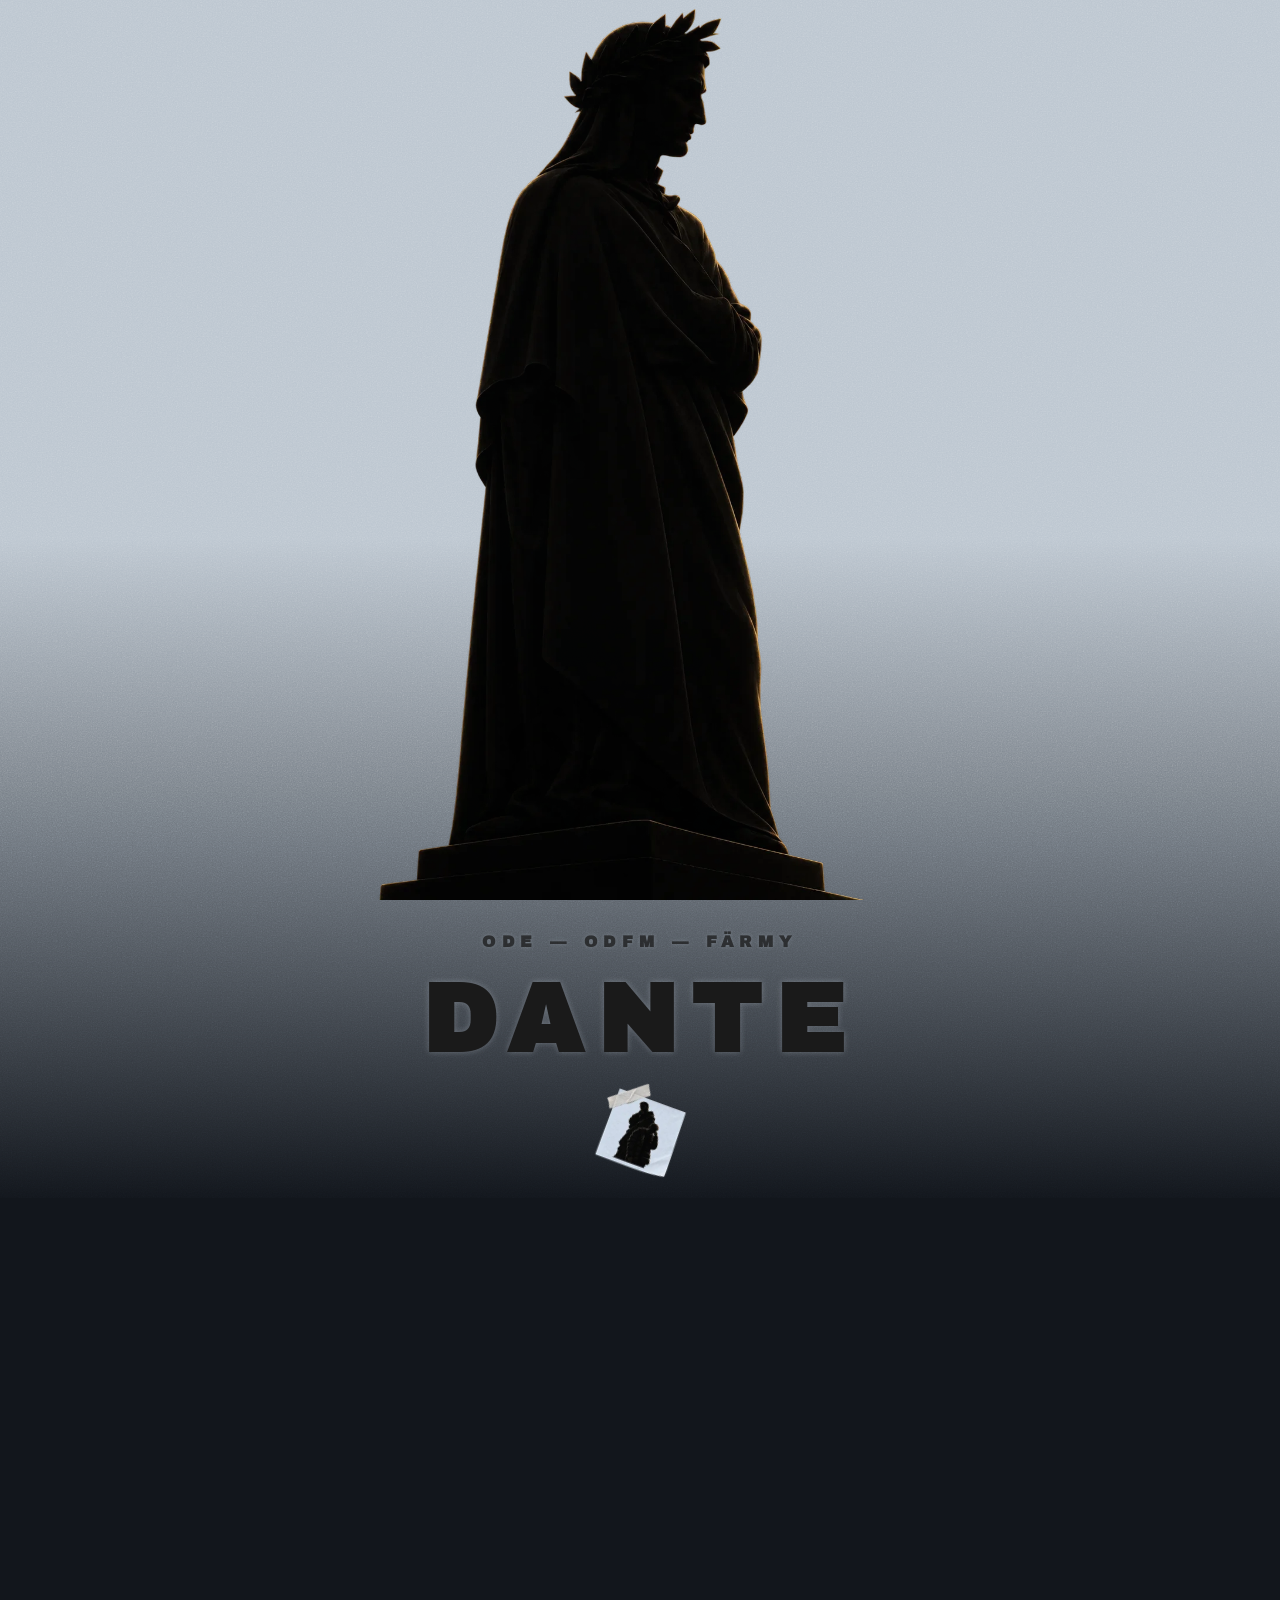
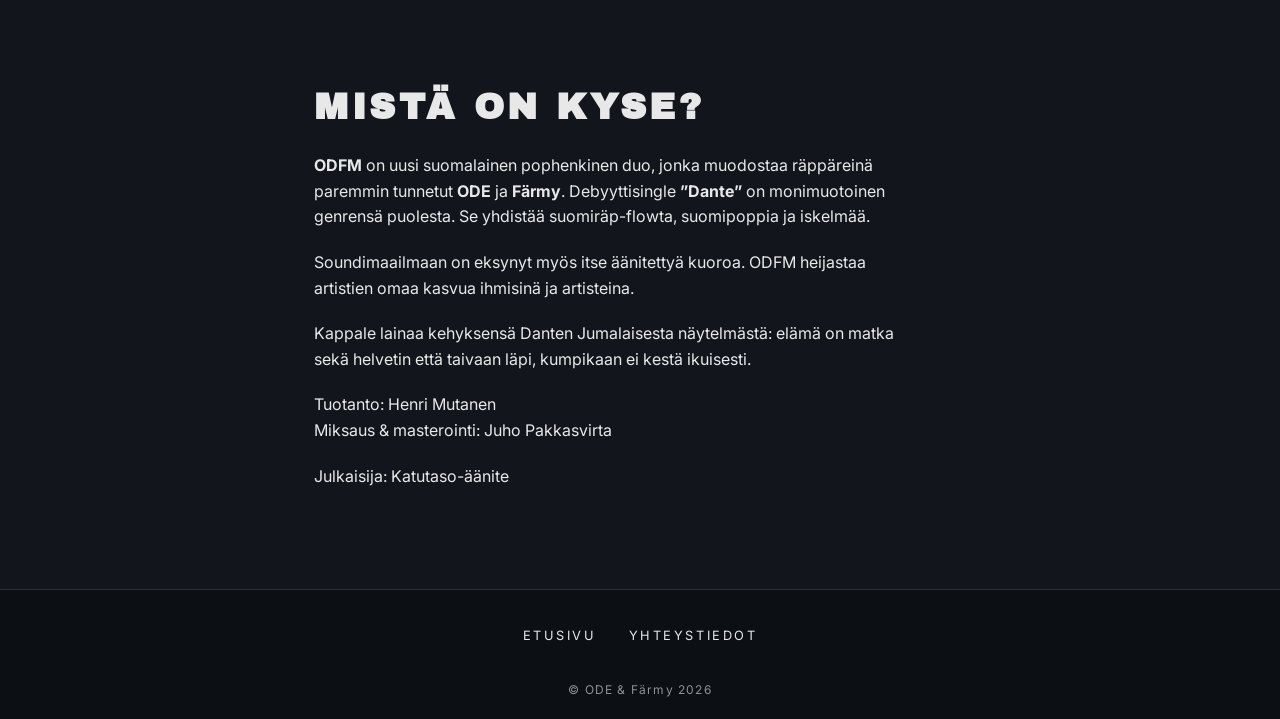
==== index.html @ 124ec727 "pieniä muutoksia" ====
<!DOCTYPE html>
<html lang="fi">

<head>
    <meta charset="UTF-8">
    <meta name="viewport" content="width=device-width, initial-scale=1.0">
    <title>ODFM - Dante</title>
    <link rel="preconnect" href="https://fonts.googleapis.com">
    <link rel="preconnect" href="https://fonts.gstatic.com" crossorigin>
    <link href="https://fonts.googleapis.com/css2?family=Archivo+Black&family=Inter:wght@400;600&display=swap"
        rel="stylesheet">
    <link rel="stylesheet" href="css/style.css">
    <link rel="icon" href="images/odfm-favicon.png" media="(prefers-color-scheme: light)">
    <link rel="icon" href="images/odfm-favicon-dark.png" media="(prefers-color-scheme: dark)">
    <link rel="canonical" href="https://odfm.fi/">
    <meta property="og:title" content="ODE &amp; Färmy - ODFM - Dante">
    <meta property="og:image" content="https://odfm.fi/images/odfm-og.jpg">
    <meta property="og:image:alt" content="Patsaan tumma siluetti turkoosia taivasta vasten, yläpuolella teksti ODFM DANTE">
    <meta property="og:url" content="https://odfm.fi/">
    <meta property="og:type" content="website">
    <meta property="og:locale" content="fi_FI">
    <meta property="og:image:width" content="1200">
    <meta property="og:image:height" content="630">
    <meta name="description" content="ODEn &amp; Färmyn ODFM-yhtyeen virallinen sivusto - Kuuntele kappale ”Dante”">
    <meta property="og:description"
        content="ODEn &amp; Färmyn ODFM-yhtyeen virallinen sivusto - Kuuntele kappale ”Dante”">
</head>

<body>
    <a class="ohita-linkki" href="#sisalto">Siirry sisältöön</a>

    <header class="hero">
        <nav class="hero-nav" aria-label="Pikalinkit">
            <a href="pages/yhteystiedot.html">
                <img src="images/muistilappu.webp" alt="Yhteystiedot" width="200" height="200">
            </a>
        </nav>

        <img class="hero-kuva" src="images/patsas.webp" alt="" width="941" height="1534">

        <h1 class="hero-otsikko">
            <span class="hero-yhtye">ODE &mdash; ODFM &mdash; Färmy</span>
            <span class="hero-kappale">Dante</span>
        </h1>
    </header>
    <main id="sisalto">
        <section class="soitin" aria-labelledby="soitin-otsikko">
            <h2 id="soitin-otsikko" class="vain-ruudunlukijalle">Kuuntele:</h2>
            <iframe class="spotify-upotus" src="https://open.spotify.com/embed/track/4qbHJnIQYK1YBm7O56vBlM"
                height="352" title="Kuuntele ODFM - Dante Spotify-soittimesta" loading="lazy"
                allow="autoplay; clipboard-write; encrypted-media; fullscreen; picture-in-picture"
                allowfullscreen></iframe>
            <!--MUUTA IFRAMEN URL KUN DANTE JULKAISTAAN-->
        </section>

        <section class="tarina" aria-labelledby="tarina-otsikko">
            <h2 id="tarina-otsikko">Mistä on kyse?</h2>
            <p><strong>ODFM</strong> on uusi suomalainen pophenkinen duo, jonka muodostaa räppäreinä paremmin tunnetut
                <strong>ODE</strong> ja <strong>Färmy</strong>.

                Debyyttisingle <strong>”Dante”</strong> on monimuotoinen genrensä puolesta. Se yhdistää suomiräp-flowta,
                suomipoppia ja
                iskelmää.</p><p> Soundimaailmaan on eksynyt myös itse äänitettyä kuoroa. ODFM heijastaa artistien omaa
                kasvua
                ihmisinä ja artisteina.</p>

            <p>Kappale lainaa kehyksensä Danten Jumalaisesta näytelmästä: elämä on matka sekä helvetin että taivaan
                läpi, kumpikaan ei kestä ikuisesti.</p>
            <p>Tuotanto: Henri Mutanen<br>Miksaus &amp; masterointi: Juho Pakkasvirta</p>
            <p>Julkaisija: Katutaso-äänite</p>
        </section>
    </main>

    <nav class="sivunavigaatio" aria-label="Sivut">
        <ul>
            <li><a href="index.html">Etusivu</a></li>
            <li><a href="pages/yhteystiedot.html">Yhteystiedot</a></li>
        </ul>
    </nav>

    <footer>
        &copy; ODE &amp; Färmy 2026
    </footer>
</body>

</html>
---- css/style.css ----
:root {
    --vari-taivas: #BCC6D0;
    --vari-tumma: #12161C;
    --vari-teksti: #1A1A1A;
    --vari-teksti-tumma: #E8E8E8;
    --vari-pohja: #0C0F14;
    --vari-keski: #5A6673;
    --fontti-otsikko: "Archivo Black", Impact, sans-serif;
    --fontti-teksti: "Inter", system-ui, sans-serif;
}

*,
*::before,
*::after {
    box-sizing: border-box;
}

body {
    margin: 0;
    font-family: var(--fontti-teksti);
    color: var(--vari-teksti);
    line-height: 1.6;
}

h1,
h2 {
    font-family: var(--fontti-otsikko);
    line-height: 1.2;
}

img {
    max-width: 100%;
    height: auto;
    display: block;
}

a {
    color: inherit;
}

.vain-ruudunlukijalle {
    position: absolute;
    width: 1px;
    height: 1px;
    overflow: hidden;
    clip-path: inset(50%);
    white-space: nowrap;
}

.ohita-linkki {
    position: absolute;
    top: -100px;
    left: 0;
    padding: 0.4rem 1rem;
    background: var(--vari-tumma);
    color: var(--vari-teksti-tumma);
    font-size: 0.8rem;
    letter-spacing: 0.1em;
    text-transform: uppercase;
    text-decoration: none;
    z-index: 100;
}

.ohita-linkki:focus {
    top: 1rem;
    left: 1rem;
}

.hero {
    position: relative;
    min-height: 100vh;
    padding-bottom: 8vh;
    background: linear-gradient(to bottom,
            var(--vari-taivas) 0%,
            var(--vari-taivas) 45%,
            var(--vari-tumma) 100%);
    display: flex;
    flex-direction: column;
    align-items: center;
    justify-content: flex-end;
    overflow: hidden;
}

.hero::before {
    content: "";
    position: absolute;
    inset: 0;
    background-image: url("data:image/svg+xml,%3Csvg xmlns='http://www.w3.org/2000/svg' width='300' height='300'%3E%3Cfilter id='n'%3E%3CfeTurbulence type='fractalNoise' baseFrequency='0.8' numOctaves='4'/%3E%3CfeColorMatrix type='saturate' values='0'/%3E%3C/filter%3E%3Crect width='300' height='300' filter='url(%23n)'/%3E%3C/svg%3E");
    opacity: 0.30;
    mix-blend-mode: overlay;
    pointer-events: none;
    z-index: 1;
}

.hero-otsikko {
    position: relative;
    z-index: 2;
    margin: 0;
    padding: 2rem 1rem 3rem;
    text-align: center;
    text-transform: uppercase;
}

.hero-yhtye {
    display: block;
    font-size: clamp(0.75rem, 1.5vw, 1rem);
    letter-spacing: 0.4em;
    margin-bottom: 0.75rem;
    opacity: 0.7;
    text-shadow: 0 0 4px rgba(188, 198, 208, 0.4);
}

.hero-kappale {
    display: block;
    font-size: clamp(2.5rem, 9vw, 6rem);
    letter-spacing: 0.15em;
    text-shadow: 0 0 6px rgba(188, 198, 208, 0.35);
}

.hero-sivu {
    font-size: clamp(1.75rem, 6vw, 4rem);
}

.hero-kuva {
    position: relative;
    z-index: 2;
    width: auto;
    max-width: 100%;
    max-height: 100vh;
}

body.sivu-yhteystiedot .hero {
    min-height: 70vh;
    min-height: 70svh;
}

body.sivu-yhteystiedot .hero-kuva {
    max-height: 70vh;
    max-height: 70svh;
}

.hero-nav {
    position: absolute;
    bottom: 2vh;
    left: 50%;
    transform: translateX(-50%) rotate(20deg);
    z-index: 3;
}

.hero-nav img {
    width: 90px;
    height: auto;
}

.hero-nav a {
    display: inline-block;
}

main {
    background: var(--vari-tumma);
    color: var(--vari-teksti-tumma);
}

.soitin {
    max-width: 700px;
    margin: 0 auto;
    padding: 4rem 1.5rem;
}

.spotify-upotus {
    width: 100%;
    border: 0;
    border-radius: 12px;
}

.tarina {
    max-width: 700px;
    margin: 0 auto;
    padding: 0 1.5rem 5rem;
}

.tarina h2,
.yhteys h2,
.some h2 {
    font-size: clamp(1.5rem, 3vw, 2.25rem);
    text-transform: uppercase;
    letter-spacing: 0.1em;
    margin: 0 0 1.5rem;
}

.tarina p {
    margin: 0 0 1.25rem;
    max-width: 60ch;
}

.yhteys {
    max-width: 700px;
    margin: 0 auto;
    padding: 4rem 1.5rem 0;
    text-align: center;
}

.sahkoposti {
    margin: 0;
    font-family: var(--fontti-otsikko);
    font-size: clamp(1.1rem, 4vw, 1.75rem);
    letter-spacing: 0.05em;
}

.sahkoposti a {
    text-decoration-thickness: 2px;
    text-underline-offset: 0.3em;
}

.some {
    max-width: 700px;
    margin: 0 auto;
    padding: 3rem 1.5rem 5rem;
    text-align: center;
}

.some-kolmio {
    display: flex;
    flex-wrap: wrap;
    justify-content: center;
    gap: 1rem 3rem;
    margin: 0;
    padding: 0;
    list-style: none;
}

.some-karki {
    flex-basis: 100%;
}

.some-kolmio a {
    display: inline-flex;
    flex-direction: column;
    align-items: center;
    gap: 0rem;
    text-decoration: none;
    letter-spacing: 0.05em;
}

.some-kolmio img {
    width: 140px;
    height: auto;
}

.sivunavigaatio {
    background: var(--vari-pohja);
    color: var(--vari-teksti-tumma);
    border-top: 1px solid rgba(232, 232, 232, 0.15);
}

.sivunavigaatio ul {
    display: flex;
    flex-wrap: wrap;
    justify-content: center;
    gap: 2rem;
    margin: 0;
    padding: 2rem 1.5rem;
    list-style: none;
}

.sivunavigaatio a {
    font-size: 0.8rem;
    letter-spacing: 0.2em;
    text-transform: uppercase;
    text-decoration: none;
}

.sivunavigaatio a:hover {
    text-decoration: underline;
    text-underline-offset: 0.4em;
}

footer {
    background: var(--vari-pohja);
    color: var(--vari-teksti-tumma);
    padding: 0 1.5rem 1.25rem;
    text-align: center;
    font-size: 0.75rem;
    letter-spacing: 0.1em;
    color: rgba(232, 232, 232, 0.6);
    position: relative;
}

.mysteeri {
    position: absolute;
    bottom: 0.25rem;
    left: 56%;
    transform: rotate(-8deg);
    opacity: 0.3;
    transition: opacity 0.4s;
}

.mysteeri img {
    width: 70px;
    height: auto;
}

.mysteeri:hover,
.mysteeri:focus-visible {
    opacity: 1;
}

.peli-sivu {
    min-height: 100vh;
    max-width: 900px;
    margin: 0 auto;
    padding: 5rem 1.5rem;
    display: flex;
    flex-direction: column;
    align-items: center;
    justify-content: center;
    gap: 0.75rem;
    background: none;
}

.peli-kaanna {
    display: none;
    margin: 0;
    font-size: 0.8rem;
    letter-spacing: 0.05em;
    color: var(--vari-keski);
    text-align: center;
}

.peli-ohje {
    margin: 0;
    font-size: 0.8rem;
    letter-spacing: 0.05em;
    color: rgba(18, 22, 28, 0.5);
    text-align: center;
}

.peli-ohje-nappaimet {
    display: none;
}

body.peli-kaynnissa .peli-ohje {
    display: none;
}

.peli {
    position: relative;
    width: round(down, min(90vw, 640px), 4px);
    aspect-ratio: 4 / 1;
    margin: 0 auto;
    overflow: hidden;
    background: url("../images/kentta-0.webp") no-repeat center / cover;
    image-rendering: pixelated;
    touch-action: none;
    --lattia: 9.4%;
    user-select: none;
    -webkit-user-select: none;
    -webkit-touch-callout: none;
}

.pelaaja {
    position: absolute;
    bottom: var(--lattia);
    left: 50%;
    width: 9.4%;
    height: 75%;
    transform: translateX(-50%);
    background: url("../images/dante.webp") no-repeat center bottom / contain;
    image-rendering: pixelated;
}

.lattia {
    position: absolute;
    left: 0;
    bottom: 0;
    width: 100%;
    height: var(--lattia);
    background: var(--vari-tumma);
}

.luukku {
    position: absolute;
    bottom: 0;
    left: 88%;
    width: 12%;
    height: var(--lattia);
    transform: translateX(-50%);
    background: var(--vari-taivas);
}

.valo {
    position: absolute;
    inset: 0;
    z-index: 5;
    pointer-events: none;
    opacity: 0;
    mix-blend-mode: multiply;
    background: radial-gradient(circle var(--sade, 100px) at var(--lx, 50%) var(--ly, 50%),
            #F0B060 0%,
            #E0A055 12%,
            #7A5E3A 26%,
            #3A3228 42%,
            #24222A 58%,
            #16161C 74%,
            #0A0A0C 100%);
}

.pimeys {
    position: absolute;
    inset: 0;
    z-index: 6;
    pointer-events: none;
    opacity: 0;
    background: radial-gradient(circle var(--sade, 100px) at var(--lx, 50%) var(--ly, 50%),
            rgba(18, 22, 28, 0) 0%,
            rgba(18, 22, 28, 0) 70%,
            rgba(18, 22, 28, 0.7) 85%,
            var(--vari-tumma) 100%);
}

body.peli-kaynnissa .pimeys,
body.peli-kaynnissa .valo {
    opacity: 1;
}

body.pelisivu {
    background: var(--vari-taivas);
}

body:not(.peli-kaynnissa) .peli {
    background-image: none !important;
}

body:not(.peli-kaynnissa) .lattia,
body:not(.peli-kaynnissa) .luukku {
    opacity: 0;
}

body.pelisivu.peli-kaynnissa {
    background: var(--vari-tumma);
}

.maalilippu {
    position: absolute;
    left: 50%;
    bottom: 28%;
    width: 14%;
    display: none;
    opacity: 0.75;
    transform: translateX(-50%) rotate(-7deg);
    pointer-events: none;
}

.maalilippu img {
    width: 100%;
    height: auto;
}

.kerrosnimi,
.kerrosnimi-valo {
    position: absolute;
    left: 0;
    right: 0;
    bottom: 38%;
    text-align: center;
    font-family: var(--fontti-otsikko);
    font-size: clamp(1.1rem, 4.5vw, 3rem);
    letter-spacing: 0.4em;
    text-indent: 0.4em;
    text-transform: uppercase;
    white-space: nowrap;
    pointer-events: none;
    user-select: none;
    -webkit-user-select: none;
}

.kerrosnimi {
    color: rgba(240, 190, 120, 0.85);
    text-shadow: 0 0 22px rgba(232, 162, 74, 0.8), 0 0 45px rgba(232, 162, 74, 0.5);
}

.kerrosnimi-valo {
    z-index: 7;
}

.kerrosnimi-valo span {
    color: rgba(240, 190, 120, 0);
    transition: color 2.2s, text-shadow 2.2s;
}

.kerrosnimi-valo span.nimi-loytyi {
    color: rgba(255, 215, 160, 0.95);
    text-shadow: 0 0 22px rgba(232, 162, 74, 0.85), 0 0 50px rgba(232, 162, 74, 0.55);
}

.aani {
    position: fixed;
    top: 1rem;
    right: 1rem;
    z-index: 60;
    width: 2.9rem;
    height: 2.9rem;
    padding: 0.6rem;
    border: 1px solid rgba(232, 232, 232, 0.25);
    border-radius: 50%;
    background: rgba(18, 22, 28, 0.55);
    color: var(--vari-teksti-tumma);
    opacity: 0.8;
    cursor: pointer;
    transition: opacity 0.3s;
}

.aani:hover,
.aani:focus-visible {
    opacity: 0.9;
}

.aani svg {
    width: 100%;
    height: 100%;
    fill: currentColor;
    stroke: currentColor;
    stroke-width: 2;
    stroke-linecap: round;
    fill-rule: evenodd;
}

.aani .aani-aallot {
    fill: none;
}

.aani .aani-viiva {
    display: none;
}

.aani.vaimennettu .aani-aallot {
    display: none;
}

.aani.vaimennettu .aani-viiva {
    display: block;
}

@media (hover: hover) and (pointer: fine) {
    .peli-ohje-nappaimet {
        display: inline;
    }
}

@media (max-width: 640px) {
    body.sivu-yhteystiedot .hero {
        min-height: 60vh;
        min-height: 60svh;
    }

    body.sivu-yhteystiedot .hero-kuva {
        max-height: 60vh;
        max-height: 60svh;
    }

    .soitin {
        padding-top: 36px;
    }
}

@media (max-width: 380px) {
    .some-kolmio img {
        width: 128px;
    }

    .some-kolmio {
        gap: 1rem 28px;
    }
}

@media (orientation: portrait) and (max-width: 640px) {
    .peli-kaanna {
        display: block;
    }
}

@media (orientation: landscape) and (max-height: 500px) {
    .peli {
        width: round(down, min(96vw, 384vh), 4px);
        width: round(down, min(96vw, 384svh), 4px);
    }
}

@media (hover: none) {
    .mysteeri {
        opacity: 0.42;
    }

    .mysteeri img {
        width: 82px;
    }
}
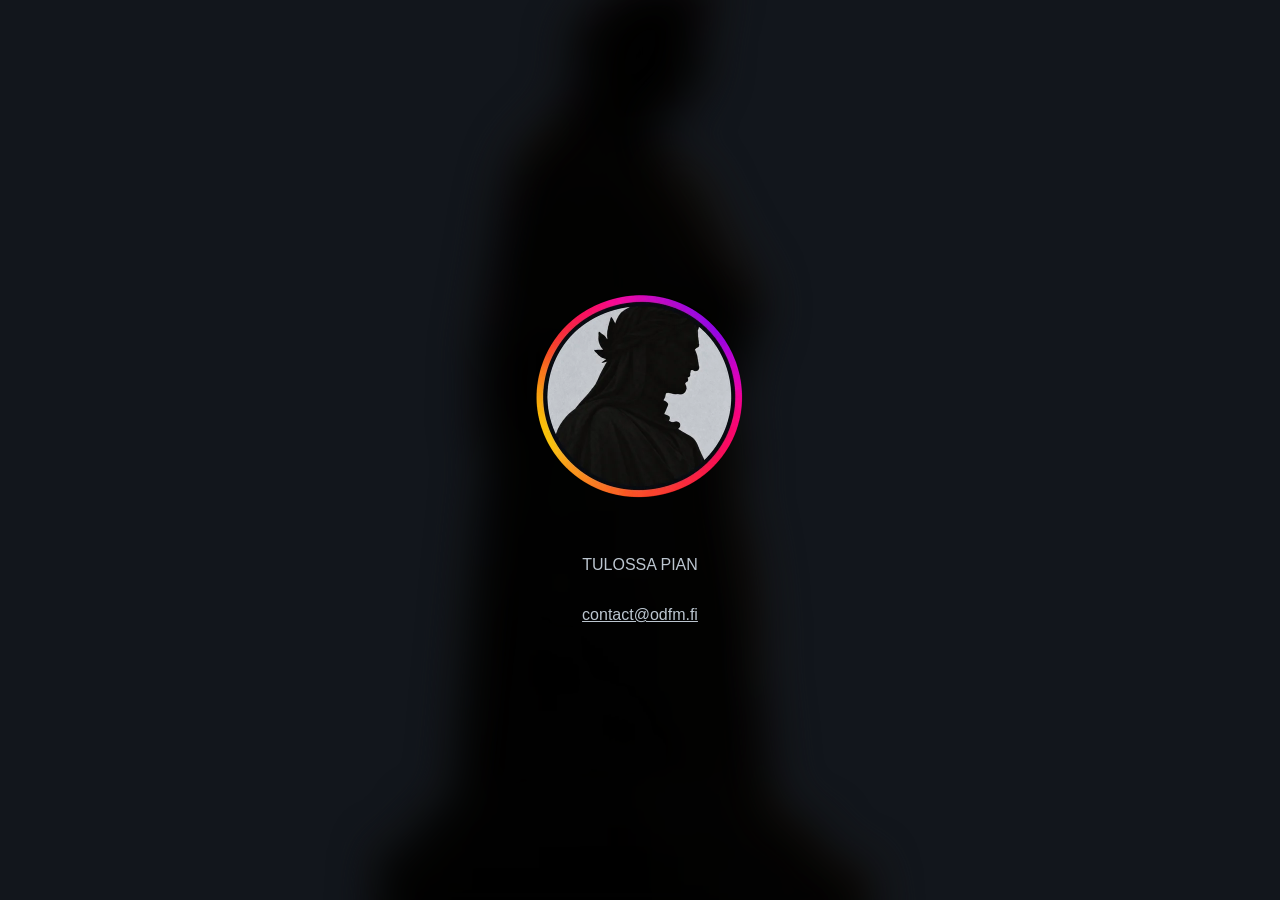
==== commit aa2b5036: "lppuviilaus uusi commit" ====
--- a/index.html
+++ b/index.html
@@ -2,85 +2,91 @@
 <html lang="fi">
 
 <head>
-    <meta charset="UTF-8">
-    <meta name="viewport" content="width=device-width, initial-scale=1.0">
-    <title>ODFM - Dante</title>
-    <link rel="preconnect" href="https://fonts.googleapis.com">
-    <link rel="preconnect" href="https://fonts.gstatic.com" crossorigin>
-    <link href="https://fonts.googleapis.com/css2?family=Archivo+Black&family=Inter:wght@400;600&display=swap"
-        rel="stylesheet">
-    <link rel="stylesheet" href="css/style.css">
-    <link rel="icon" href="images/odfm-favicon.png" media="(prefers-color-scheme: light)">
-    <link rel="icon" href="images/odfm-favicon-dark.png" media="(prefers-color-scheme: dark)">
-    <link rel="canonical" href="https://odfm.fi/">
-    <meta property="og:title" content="ODE &amp; Färmy - ODFM - Dante">
-    <meta property="og:image" content="https://odfm.fi/images/odfm-og.jpg">
-    <meta property="og:image:alt" content="Patsaan tumma siluetti turkoosia taivasta vasten, yläpuolella teksti ODFM DANTE">
-    <meta property="og:url" content="https://odfm.fi/">
-    <meta property="og:type" content="website">
-    <meta property="og:locale" content="fi_FI">
-    <meta property="og:image:width" content="1200">
-    <meta property="og:image:height" content="630">
-    <meta name="description" content="ODEn &amp; Färmyn ODFM-yhtyeen virallinen sivusto - Kuuntele kappale ”Dante”">
-    <meta property="og:description"
-        content="ODEn &amp; Färmyn ODFM-yhtyeen virallinen sivusto - Kuuntele kappale ”Dante”">
+  <meta charset="UTF-8">
+  <meta name="viewport" content="width=device-width, initial-scale=1">
+  <meta name="robots" content="noindex">
+  <title>ODFM</title>
+  <link rel="icon" href="images/odfm-favicon.png" media="(prefers-color-scheme: light)">
+  <link rel="icon" href="images/odfm-favicon-dark.png" media="(prefers-color-scheme: dark)">
+  <meta property="og:type" content="website">
+  <meta property="og:locale" content="fi_FI">
+  <meta property="og:title" content="ODFM">
+  <meta property="og:description" content="ODFM – tulossa pian">
+  <meta property="og:url" content="https://odfm.fi/">
+  <meta property="og:image" content="https://odfm.fi/images/odfm-og.jpg">
+  <meta property="og:image:width" content="1200">
+  <meta property="og:image:height" content="630">
+  <meta property="og:image:alt" content="Patsaan tumma siluetti turkoosia taivasta vasten, yläpuolella teksti ODFM DANTE">
+  <style>
+    html,
+    body {
+      margin: 0;
+      height: 100%;
+    }
+
+    html {
+      background: #12161C;
+    }
+
+    body {
+      display: flex;
+      flex-direction: column;
+      align-items: center;
+      justify-content: center;
+      min-height: 100vh;
+      color: #BCC6D0;
+      font-family: sans-serif;
+      text-align: center;
+    }
+
+    a {
+      color: #BCC6D0;
+    }
+
+    h1 {
+      margin: 0;
+    }
+
+    h1 a {
+      text-decoration: none;
+    }
+
+    .logo {
+      display: block;
+      width: 100%;
+      max-width: 280px;
+      height: auto;
+    }
+
+    @media (max-width: 480px) {
+      .logo {
+        max-width: 180px;
+      }
+    }
+
+    body::before {
+      content: "";
+      position: fixed;
+      top: 0;
+      left: 0;
+      width: 100%;
+      height: 100%;
+      background-image: url("images/tausta.webp");
+      background-size: contain;
+      background-repeat: no-repeat;
+      background-position: center;
+      filter: blur(20px) brightness(0.5);
+      transform: scale(1.1);
+      z-index: -1;
+    }
+  </style>
 </head>
 
 <body>
-    <a class="ohita-linkki" href="#sisalto">Siirry sisältöön</a>
-
-    <header class="hero">
-        <nav class="hero-nav" aria-label="Pikalinkit">
-            <a href="pages/yhteystiedot.html">
-                <img src="images/muistilappu.webp" alt="Yhteystiedot" width="200" height="200">
-            </a>
-        </nav>
-
-        <img class="hero-kuva" src="images/patsas.webp" alt="" width="941" height="1534">
-
-        <h1 class="hero-otsikko">
-            <span class="hero-yhtye">ODE &mdash; ODFM &mdash; Färmy</span>
-            <span class="hero-kappale">Dante</span>
-        </h1>
-    </header>
-    <main id="sisalto">
-        <section class="soitin" aria-labelledby="soitin-otsikko">
-            <h2 id="soitin-otsikko" class="vain-ruudunlukijalle">Kuuntele:</h2>
-            <iframe class="spotify-upotus" src="https://open.spotify.com/embed/track/4qbHJnIQYK1YBm7O56vBlM"
-                height="352" title="Kuuntele ODFM - Dante Spotify-soittimesta" loading="lazy"
-                allow="autoplay; clipboard-write; encrypted-media; fullscreen; picture-in-picture"
-                allowfullscreen></iframe>
-            <!--MUUTA IFRAMEN URL KUN DANTE JULKAISTAAN-->
-        </section>
-
-        <section class="tarina" aria-labelledby="tarina-otsikko">
-            <h2 id="tarina-otsikko">Mistä on kyse?</h2>
-            <p><strong>ODFM</strong> on uusi suomalainen pophenkinen duo, jonka muodostaa räppäreinä paremmin tunnetut
-                <strong>ODE</strong> ja <strong>Färmy</strong>.
-
-                Debyyttisingle <strong>”Dante”</strong> on monimuotoinen genrensä puolesta. Se yhdistää suomiräp-flowta,
-                suomipoppia ja
-                iskelmää.</p><p> Soundimaailmaan on eksynyt myös itse äänitettyä kuoroa. ODFM heijastaa artistien omaa
-                kasvua
-                ihmisinä ja artisteina.</p>
-
-            <p>Kappale lainaa kehyksensä Danten Jumalaisesta näytelmästä: elämä on matka sekä helvetin että taivaan
-                läpi, kumpikaan ei kestä ikuisesti.</p>
-            <p>Tuotanto: Henri Mutanen<br>Miksaus &amp; masterointi: Juho Pakkasvirta</p>
-            <p>Julkaisija: Katutaso-äänite</p>
-        </section>
-    </main>
-
-    <nav class="sivunavigaatio" aria-label="Sivut">
-        <ul>
-            <li><a href="index.html">Etusivu</a></li>
-            <li><a href="pages/yhteystiedot.html">Yhteystiedot</a></li>
-        </ul>
-    </nav>
-
-    <footer>
-        &copy; ODE &amp; Färmy 2026
-    </footer>
+  <h1><a href="https://www.instagram.com/odfm.fi/"><img src="images/logo.webp" alt="ODFM Instagramissa" class="logo"
+        width="560" height="560"></a></h1>
+  <p>TULOSSA PIAN</p>
+  <p><a href="mailto:contact@odfm.fi">contact@odfm.fi</a></p>
 </body>
 
 </html>
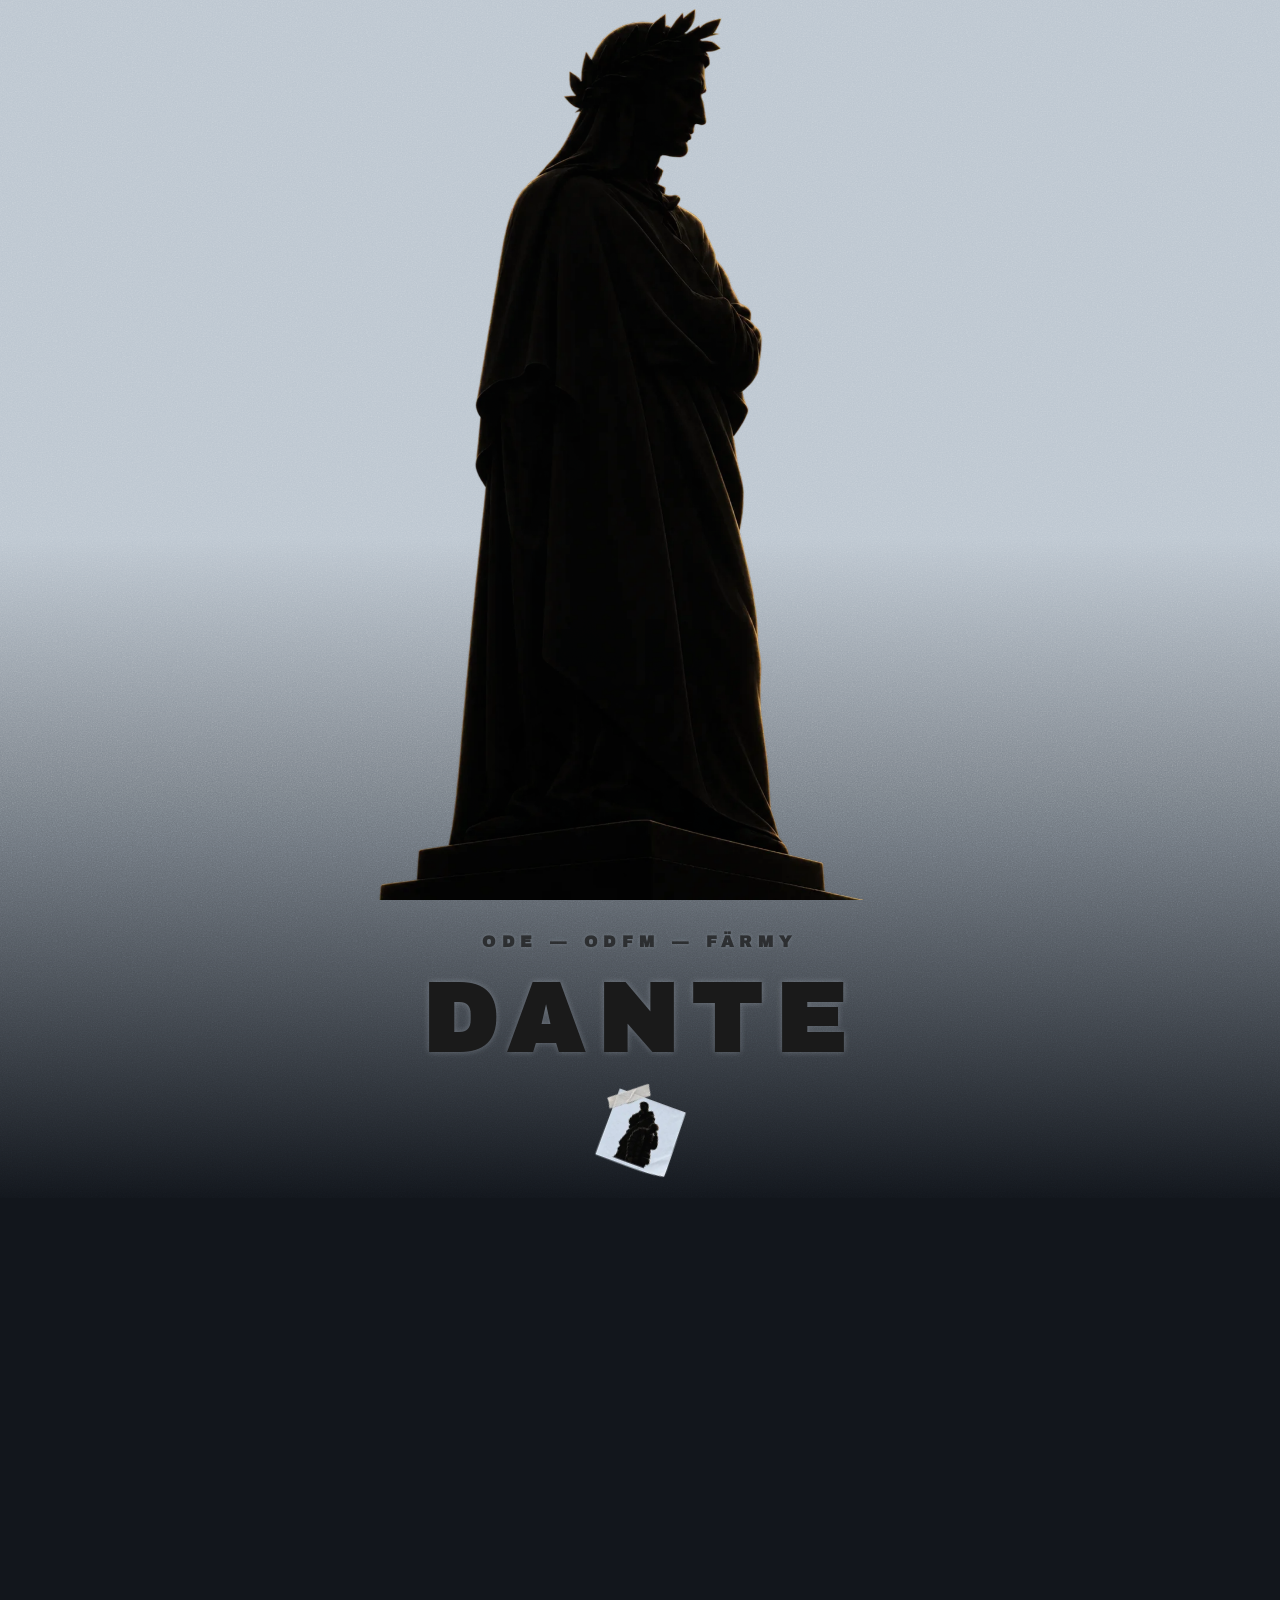
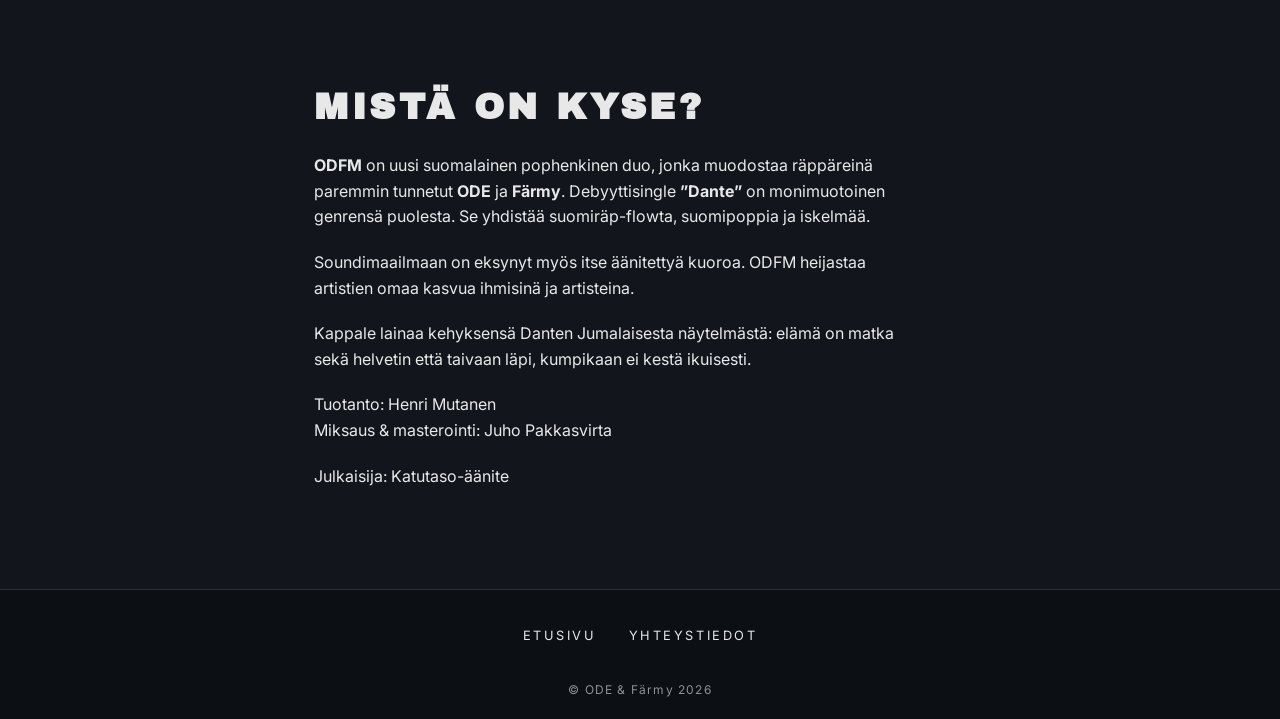
==== commit e006835f: "danteurl" ====
--- a/index.html
+++ b/index.html
@@ -2,91 +2,84 @@
 <html lang="fi">
 
 <head>
-  <meta charset="UTF-8">
-  <meta name="viewport" content="width=device-width, initial-scale=1">
-  <meta name="robots" content="noindex">
-  <title>ODFM</title>
-  <link rel="icon" href="images/odfm-favicon.png" media="(prefers-color-scheme: light)">
-  <link rel="icon" href="images/odfm-favicon-dark.png" media="(prefers-color-scheme: dark)">
-  <meta property="og:type" content="website">
-  <meta property="og:locale" content="fi_FI">
-  <meta property="og:title" content="ODFM">
-  <meta property="og:description" content="ODFM – tulossa pian">
-  <meta property="og:url" content="https://odfm.fi/">
-  <meta property="og:image" content="https://odfm.fi/images/odfm-og.jpg">
-  <meta property="og:image:width" content="1200">
-  <meta property="og:image:height" content="630">
-  <meta property="og:image:alt" content="Patsaan tumma siluetti turkoosia taivasta vasten, yläpuolella teksti ODFM DANTE">
-  <style>
-    html,
-    body {
-      margin: 0;
-      height: 100%;
-    }
-
-    html {
-      background: #12161C;
-    }
-
-    body {
-      display: flex;
-      flex-direction: column;
-      align-items: center;
-      justify-content: center;
-      min-height: 100vh;
-      color: #BCC6D0;
-      font-family: sans-serif;
-      text-align: center;
-    }
-
-    a {
-      color: #BCC6D0;
-    }
-
-    h1 {
-      margin: 0;
-    }
-
-    h1 a {
-      text-decoration: none;
-    }
-
-    .logo {
-      display: block;
-      width: 100%;
-      max-width: 280px;
-      height: auto;
-    }
-
-    @media (max-width: 480px) {
-      .logo {
-        max-width: 180px;
-      }
-    }
-
-    body::before {
-      content: "";
-      position: fixed;
-      top: 0;
-      left: 0;
-      width: 100%;
-      height: 100%;
-      background-image: url("images/tausta.webp");
-      background-size: contain;
-      background-repeat: no-repeat;
-      background-position: center;
-      filter: blur(20px) brightness(0.5);
-      transform: scale(1.1);
-      z-index: -1;
-    }
-  </style>
+    <meta charset="UTF-8">
+    <meta name="viewport" content="width=device-width, initial-scale=1.0">
+    <title>ODFM - Dante</title>
+    <link rel="preconnect" href="https://fonts.googleapis.com">
+    <link rel="preconnect" href="https://fonts.gstatic.com" crossorigin>
+    <link href="https://fonts.googleapis.com/css2?family=Archivo+Black&family=Inter:wght@400;600&display=swap"
+        rel="stylesheet">
+    <link rel="stylesheet" href="css/style.css">
+    <link rel="icon" href="images/odfm-favicon.png" media="(prefers-color-scheme: light)">
+    <link rel="icon" href="images/odfm-favicon-dark.png" media="(prefers-color-scheme: dark)">
+    <link rel="canonical" href="https://odfm.fi/">
+    <meta property="og:title" content="ODE &amp; Färmy - ODFM - Dante">
+    <meta property="og:image" content="https://odfm.fi/images/odfm-og.jpg">
+    <meta property="og:image:alt" content="Patsaan tumma siluetti turkoosia taivasta vasten, yläpuolella teksti ODFM DANTE">
+    <meta property="og:url" content="https://odfm.fi/">
+    <meta property="og:type" content="website">
+    <meta property="og:locale" content="fi_FI">
+    <meta property="og:image:width" content="1200">
+    <meta property="og:image:height" content="630">
+    <meta name="description" content="ODEn &amp; Färmyn ODFM-yhtyeen virallinen sivusto - Kuuntele kappale ”Dante”">
+    <meta property="og:description"
+        content="ODEn &amp; Färmyn ODFM-yhtyeen virallinen sivusto - Kuuntele kappale ”Dante”">
 </head>
 
 <body>
-  <h1><a href="https://www.instagram.com/odfm.fi/"><img src="images/logo.webp" alt="ODFM Instagramissa" class="logo"
-        width="560" height="560"></a></h1>
-  <p>TULOSSA PIAN</p>
-  <p><a href="mailto:contact@odfm.fi">contact@odfm.fi</a></p>
+    <a class="ohita-linkki" href="#sisalto">Siirry sisältöön</a>
+
+    <header class="hero">
+        <nav class="hero-nav" aria-label="Pikalinkit">
+            <a href="pages/yhteystiedot.html">
+                <img src="images/muistilappu.webp" alt="Yhteystiedot" width="200" height="200">
+            </a>
+        </nav>
+
+        <img class="hero-kuva" src="images/patsas.webp" alt="" width="941" height="1534">
+
+        <h1 class="hero-otsikko">
+            <span class="hero-yhtye">ODE &mdash; ODFM &mdash; Färmy</span>
+            <span class="hero-kappale">Dante</span>
+        </h1>
+    </header>
+    <main id="sisalto">
+        <section class="soitin" aria-labelledby="soitin-otsikko">
+            <h2 id="soitin-otsikko" class="vain-ruudunlukijalle">Kuuntele:</h2>
+            <iframe class="spotify-upotus" src="https://open.spotify.com/track/2bUseeFwVu57CODQGPQML7?si=9de6be7a02724222"
+                height="352" title="Kuuntele ODFM - Dante Spotify-soittimesta" loading="lazy"
+                allow="autoplay; clipboard-write; encrypted-media; fullscreen; picture-in-picture"
+                allowfullscreen></iframe>
+        </section>
+
+        <section class="tarina" aria-labelledby="tarina-otsikko">
+            <h2 id="tarina-otsikko">Mistä on kyse?</h2>
+            <p><strong>ODFM</strong> on uusi suomalainen pophenkinen duo, jonka muodostaa räppäreinä paremmin tunnetut
+                <strong>ODE</strong> ja <strong>Färmy</strong>.
+
+                Debyyttisingle <strong>”Dante”</strong> on monimuotoinen genrensä puolesta. Se yhdistää suomiräp-flowta,
+                suomipoppia ja
+                iskelmää.</p><p> Soundimaailmaan on eksynyt myös itse äänitettyä kuoroa. ODFM heijastaa artistien omaa
+                kasvua
+                ihmisinä ja artisteina.</p>
+
+            <p>Kappale lainaa kehyksensä Danten Jumalaisesta näytelmästä: elämä on matka sekä helvetin että taivaan
+                läpi, kumpikaan ei kestä ikuisesti.</p>
+            <p>Tuotanto: Henri Mutanen<br>Miksaus &amp; masterointi: Juho Pakkasvirta</p>
+            <p>Julkaisija: Katutaso-äänite</p>
+        </section>
+    </main>
+
+    <nav class="sivunavigaatio" aria-label="Sivut">
+        <ul>
+            <li><a href="index.html">Etusivu</a></li>
+            <li><a href="pages/yhteystiedot.html">Yhteystiedot</a></li>
+        </ul>
+    </nav>
+
+    <footer>
+        &copy; ODE &amp; Färmy 2026
+    </footer>
 </body>
 
 </html>
--- a/css/style.css
+++ b/css/style.css
@@ -0,0 +1,600 @@
+:root {
+    --vari-taivas: #BCC6D0;
+    --vari-tumma: #12161C;
+    --vari-teksti: #1A1A1A;
+    --vari-teksti-tumma: #E8E8E8;
+    --vari-pohja: #0C0F14;
+    --vari-keski: #5A6673;
+    --fontti-otsikko: "Archivo Black", Impact, sans-serif;
+    --fontti-teksti: "Inter", system-ui, sans-serif;
+}
+
+*,
+*::before,
+*::after {
+    box-sizing: border-box;
+}
+
+body {
+    margin: 0;
+    font-family: var(--fontti-teksti);
+    color: var(--vari-teksti);
+    line-height: 1.6;
+}
+
+h1,
+h2 {
+    font-family: var(--fontti-otsikko);
+    line-height: 1.2;
+}
+
+img {
+    max-width: 100%;
+    height: auto;
+    display: block;
+}
+
+a {
+    color: inherit;
+}
+
+.vain-ruudunlukijalle {
+    position: absolute;
+    width: 1px;
+    height: 1px;
+    overflow: hidden;
+    clip-path: inset(50%);
+    white-space: nowrap;
+}
+
+.ohita-linkki {
+    position: absolute;
+    top: -100px;
+    left: 0;
+    padding: 0.4rem 1rem;
+    background: var(--vari-tumma);
+    color: var(--vari-teksti-tumma);
+    font-size: 0.8rem;
+    letter-spacing: 0.1em;
+    text-transform: uppercase;
+    text-decoration: none;
+    z-index: 100;
+}
+
+.ohita-linkki:focus {
+    top: 1rem;
+    left: 1rem;
+}
+
+.hero {
+    position: relative;
+    min-height: 100vh;
+    padding-bottom: 8vh;
+    background: linear-gradient(to bottom,
+            var(--vari-taivas) 0%,
+            var(--vari-taivas) 45%,
+            var(--vari-tumma) 100%);
+    display: flex;
+    flex-direction: column;
+    align-items: center;
+    justify-content: flex-end;
+    overflow: hidden;
+}
+
+.hero::before {
+    content: "";
+    position: absolute;
+    inset: 0;
+    background-image: url("data:image/svg+xml,%3Csvg xmlns='http://www.w3.org/2000/svg' width='300' height='300'%3E%3Cfilter id='n'%3E%3CfeTurbulence type='fractalNoise' baseFrequency='0.8' numOctaves='4'/%3E%3CfeColorMatrix type='saturate' values='0'/%3E%3C/filter%3E%3Crect width='300' height='300' filter='url(%23n)'/%3E%3C/svg%3E");
+    opacity: 0.30;
+    mix-blend-mode: overlay;
+    pointer-events: none;
+    z-index: 1;
+}
+
+.hero-otsikko {
+    position: relative;
+    z-index: 2;
+    margin: 0;
+    padding: 2rem 1rem 3rem;
+    text-align: center;
+    text-transform: uppercase;
+}
+
+.hero-yhtye {
+    display: block;
+    font-size: clamp(0.75rem, 1.5vw, 1rem);
+    letter-spacing: 0.4em;
+    margin-bottom: 0.75rem;
+    opacity: 0.7;
+    text-shadow: 0 0 4px rgba(188, 198, 208, 0.4);
+}
+
+.hero-kappale {
+    display: block;
+    font-size: clamp(2.5rem, 9vw, 6rem);
+    letter-spacing: 0.15em;
+    text-shadow: 0 0 6px rgba(188, 198, 208, 0.35);
+}
+
+.hero-sivu {
+    font-size: clamp(1.75rem, 6vw, 4rem);
+}
+
+.hero-kuva {
+    position: relative;
+    z-index: 2;
+    width: auto;
+    max-width: 100%;
+    max-height: 100vh;
+}
+
+body.sivu-yhteystiedot .hero {
+    min-height: 70vh;
+    min-height: 70svh;
+}
+
+body.sivu-yhteystiedot .hero-kuva {
+    max-height: 70vh;
+    max-height: 70svh;
+}
+
+.hero-nav {
+    position: absolute;
+    bottom: 2vh;
+    left: 50%;
+    transform: translateX(-50%) rotate(20deg);
+    z-index: 3;
+}
+
+.hero-nav img {
+    width: 90px;
+    height: auto;
+}
+
+.hero-nav a {
+    display: inline-block;
+}
+
+main {
+    background: var(--vari-tumma);
+    color: var(--vari-teksti-tumma);
+}
+
+.soitin {
+    max-width: 700px;
+    margin: 0 auto;
+    padding: 4rem 1.5rem;
+}
+
+.spotify-upotus {
+    width: 100%;
+    border: 0;
+    border-radius: 12px;
+}
+
+.tarina {
+    max-width: 700px;
+    margin: 0 auto;
+    padding: 0 1.5rem 5rem;
+}
+
+.tarina h2,
+.yhteys h2,
+.some h2 {
+    font-size: clamp(1.5rem, 3vw, 2.25rem);
+    text-transform: uppercase;
+    letter-spacing: 0.1em;
+    margin: 0 0 1.5rem;
+}
+
+.tarina p {
+    margin: 0 0 1.25rem;
+    max-width: 60ch;
+}
+
+.yhteys {
+    max-width: 700px;
+    margin: 0 auto;
+    padding: 4rem 1.5rem 0;
+    text-align: center;
+}
+
+.sahkoposti {
+    margin: 0;
+    font-family: var(--fontti-otsikko);
+    font-size: clamp(1.1rem, 4vw, 1.75rem);
+    letter-spacing: 0.05em;
+}
+
+.sahkoposti a {
+    text-decoration-thickness: 2px;
+    text-underline-offset: 0.3em;
+}
+
+.some {
+    max-width: 700px;
+    margin: 0 auto;
+    padding: 3rem 1.5rem 5rem;
+    text-align: center;
+}
+
+.some-kolmio {
+    display: flex;
+    flex-wrap: wrap;
+    justify-content: center;
+    gap: 1rem 3rem;
+    margin: 0;
+    padding: 0;
+    list-style: none;
+}
+
+.some-karki {
+    flex-basis: 100%;
+}
+
+.some-kolmio a {
+    display: inline-flex;
+    flex-direction: column;
+    align-items: center;
+    gap: 0rem;
+    text-decoration: none;
+    letter-spacing: 0.05em;
+}
+
+.some-kolmio img {
+    width: 140px;
+    height: auto;
+}
+
+.sivunavigaatio {
+    background: var(--vari-pohja);
+    color: var(--vari-teksti-tumma);
+    border-top: 1px solid rgba(232, 232, 232, 0.15);
+}
+
+.sivunavigaatio ul {
+    display: flex;
+    flex-wrap: wrap;
+    justify-content: center;
+    gap: 2rem;
+    margin: 0;
+    padding: 2rem 1.5rem;
+    list-style: none;
+}
+
+.sivunavigaatio a {
+    font-size: 0.8rem;
+    letter-spacing: 0.2em;
+    text-transform: uppercase;
+    text-decoration: none;
+}
+
+.sivunavigaatio a:hover {
+    text-decoration: underline;
+    text-underline-offset: 0.4em;
+}
+
+footer {
+    background: var(--vari-pohja);
+    color: var(--vari-teksti-tumma);
+    padding: 0 1.5rem 1.25rem;
+    text-align: center;
+    font-size: 0.75rem;
+    letter-spacing: 0.1em;
+    color: rgba(232, 232, 232, 0.6);
+    position: relative;
+}
+
+.mysteeri {
+    position: absolute;
+    bottom: 0.25rem;
+    left: 56%;
+    transform: rotate(-8deg);
+    opacity: 0.3;
+    transition: opacity 0.5s, transform 0.5s, translate 0.5s, scale 0.5s;
+}
+
+.mysteeri img {
+    width: 70px;
+    height: auto;
+}
+
+.mysteeri:hover,
+.mysteeri:focus-visible {
+    opacity: 1;
+    transform: rotate(-3deg);
+    translate: 0 -2px;
+    scale: 1.05;
+}
+
+.peli-sivu {
+    min-height: 100vh;
+    max-width: 900px;
+    margin: 0 auto;
+    padding: 5rem 1.5rem;
+    display: flex;
+    flex-direction: column;
+    align-items: center;
+    justify-content: center;
+    gap: 0.75rem;
+    background: none;
+}
+
+.peli-kaanna {
+    display: none;
+    margin: 0;
+    font-size: 0.8rem;
+    letter-spacing: 0.05em;
+    color: var(--vari-keski);
+    text-align: center;
+}
+
+.peli-ohje {
+    margin: 0;
+    font-size: 0.8rem;
+    letter-spacing: 0.05em;
+    color: rgba(18, 22, 28, 0.5);
+    text-align: center;
+}
+
+.peli-ohje-nappaimet {
+    display: none;
+}
+
+body.peli-kaynnissa .peli-ohje {
+    display: none;
+}
+
+.peli {
+    position: relative;
+    width: round(down, min(90vw, 640px), 4px);
+    aspect-ratio: 4 / 1;
+    margin: 0 auto;
+    overflow: hidden;
+    background: url("../images/kentta-0.webp") no-repeat center / cover;
+    image-rendering: pixelated;
+    touch-action: none;
+    --lattia: 9.4%;
+    user-select: none;
+    -webkit-user-select: none;
+    -webkit-touch-callout: none;
+}
+
+.pelaaja {
+    position: absolute;
+    bottom: var(--lattia);
+    left: 50%;
+    width: 9.4%;
+    height: 75%;
+    transform: translateX(-50%);
+    background: url("../images/dante.webp") no-repeat center bottom / contain;
+    image-rendering: pixelated;
+}
+
+.lattia {
+    position: absolute;
+    left: 0;
+    bottom: 0;
+    width: 100%;
+    height: var(--lattia);
+    background: var(--vari-tumma);
+}
+
+.luukku {
+    position: absolute;
+    bottom: 0;
+    left: 88%;
+    width: 12%;
+    height: var(--lattia);
+    transform: translateX(-50%);
+    background: var(--vari-taivas);
+}
+
+.valo {
+    position: absolute;
+    inset: 0;
+    z-index: 5;
+    pointer-events: none;
+    opacity: 0;
+    mix-blend-mode: multiply;
+    background: radial-gradient(circle var(--sade, 100px) at var(--lx, 50%) var(--ly, 50%),
+            #F0B060 0%,
+            #E0A055 12%,
+            #7A5E3A 26%,
+            #3A3228 42%,
+            #24222A 58%,
+            #16161C 74%,
+            #0A0A0C 100%);
+}
+
+.pimeys {
+    position: absolute;
+    inset: 0;
+    z-index: 6;
+    pointer-events: none;
+    opacity: 0;
+    background: radial-gradient(circle var(--sade, 100px) at var(--lx, 50%) var(--ly, 50%),
+            rgba(18, 22, 28, 0) 0%,
+            rgba(18, 22, 28, 0) 70%,
+            rgba(18, 22, 28, 0.7) 85%,
+            var(--vari-tumma) 100%);
+}
+
+body.peli-kaynnissa .pimeys,
+body.peli-kaynnissa .valo {
+    opacity: 1;
+}
+
+body.pelisivu {
+    background: var(--vari-taivas);
+}
+
+body:not(.peli-kaynnissa) .peli {
+    background-image: none !important;
+}
+
+body:not(.peli-kaynnissa) .lattia,
+body:not(.peli-kaynnissa) .luukku {
+    opacity: 0;
+}
+
+body.pelisivu.peli-kaynnissa {
+    background: var(--vari-tumma);
+}
+
+.maalilippu {
+    position: absolute;
+    left: 50%;
+    bottom: 28%;
+    width: 14%;
+    display: none;
+    opacity: 0.75;
+    transform: translateX(-50%) rotate(-7deg);
+    pointer-events: none;
+}
+
+.maalilippu img {
+    width: 100%;
+    height: auto;
+}
+
+.kerrosnimi,
+.kerrosnimi-valo {
+    position: absolute;
+    left: 0;
+    right: 0;
+    bottom: 38%;
+    text-align: center;
+    font-family: var(--fontti-otsikko);
+    font-size: clamp(1.1rem, 4.5vw, 3rem);
+    letter-spacing: 0.4em;
+    text-indent: 0.4em;
+    text-transform: uppercase;
+    white-space: nowrap;
+    pointer-events: none;
+    user-select: none;
+    -webkit-user-select: none;
+}
+
+.kerrosnimi {
+    color: rgba(240, 190, 120, 0.85);
+    text-shadow: 0 0 22px rgba(232, 162, 74, 0.8), 0 0 45px rgba(232, 162, 74, 0.5);
+}
+
+.kerrosnimi-valo {
+    z-index: 7;
+}
+
+.kerrosnimi-valo span {
+    color: rgba(240, 190, 120, 0);
+    transition: color 2.2s, text-shadow 2.2s;
+}
+
+.kerrosnimi-valo span.nimi-loytyi {
+    color: rgba(255, 215, 160, 0.95);
+    text-shadow: 0 0 22px rgba(232, 162, 74, 0.85), 0 0 50px rgba(232, 162, 74, 0.55);
+}
+
+.aani {
+    position: fixed;
+    top: 1rem;
+    right: 1rem;
+    z-index: 60;
+    width: 2.9rem;
+    height: 2.9rem;
+    padding: 0.6rem;
+    border: 1px solid rgba(232, 232, 232, 0.25);
+    border-radius: 50%;
+    background: rgba(18, 22, 28, 0.55);
+    color: var(--vari-teksti-tumma);
+    opacity: 0.8;
+    cursor: pointer;
+    transition: opacity 0.3s;
+}
+
+.aani:hover,
+.aani:focus-visible {
+    opacity: 0.9;
+}
+
+.aani svg {
+    width: 100%;
+    height: 100%;
+    fill: currentColor;
+    stroke: currentColor;
+    stroke-width: 2;
+    stroke-linecap: round;
+    fill-rule: evenodd;
+}
+
+.aani .aani-aallot {
+    fill: none;
+}
+
+.aani .aani-viiva {
+    display: none;
+}
+
+.aani.vaimennettu .aani-aallot {
+    display: none;
+}
+
+.aani.vaimennettu .aani-viiva {
+    display: block;
+}
+
+@media (hover: hover) and (pointer: fine) {
+    .peli-ohje-nappaimet {
+        display: inline;
+    }
+}
+
+@media (max-width: 640px) {
+    body.sivu-yhteystiedot .hero {
+        min-height: 60vh;
+        min-height: 60svh;
+    }
+
+    body.sivu-yhteystiedot .hero-kuva {
+        max-height: 60vh;
+        max-height: 60svh;
+    }
+
+    .soitin {
+        padding-top: 36px;
+    }
+}
+
+@media (max-width: 380px) {
+    .some-kolmio img {
+        width: 128px;
+    }
+
+    .some-kolmio {
+        gap: 1rem 28px;
+    }
+}
+
+@media (orientation: portrait) and (max-width: 640px) {
+    .peli-kaanna {
+        display: block;
+    }
+}
+
+@media (orientation: landscape) and (max-height: 500px) {
+    .peli {
+        width: round(down, min(96vw, 384vh), 4px);
+        width: round(down, min(96vw, 384svh), 4px);
+    }
+}
+
+@media (hover: none) {
+    .mysteeri {
+        opacity: 0.42;
+    }
+
+    .mysteeri img {
+        width: 82px;
+    }
+}
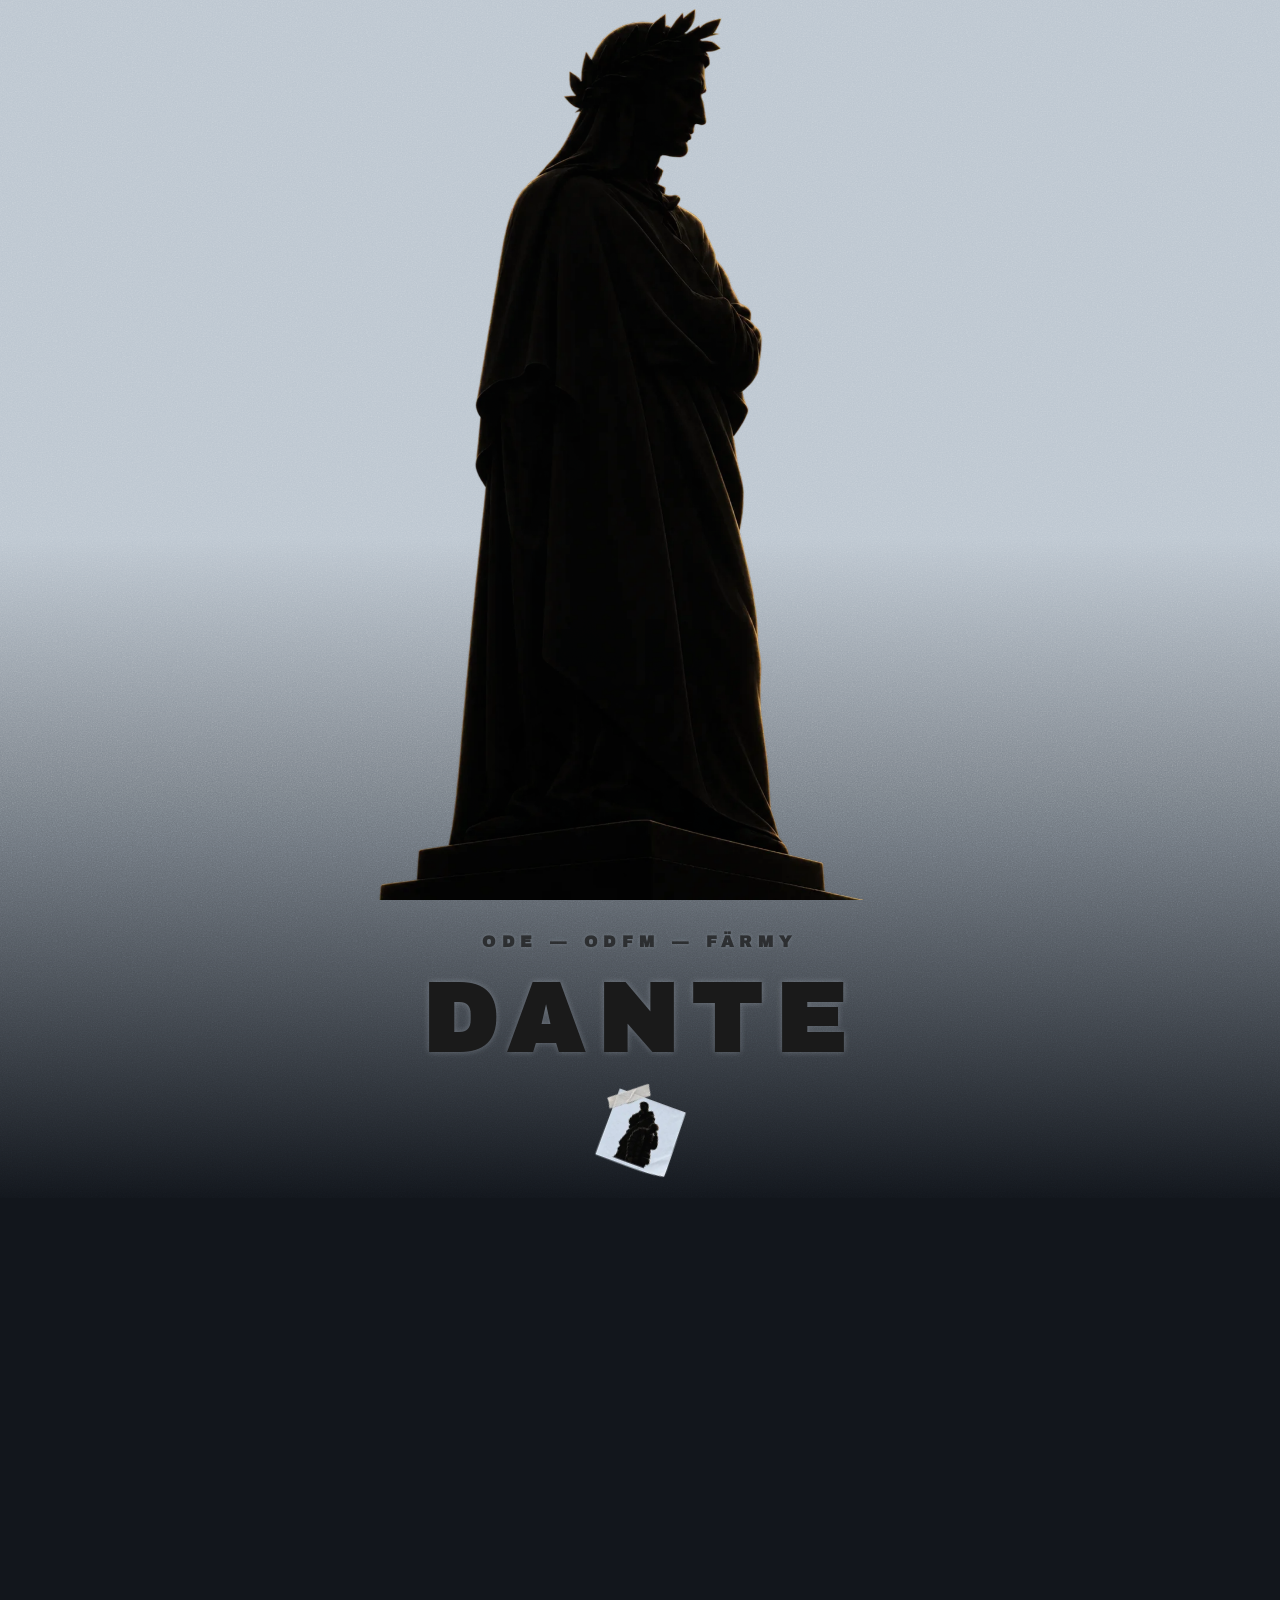
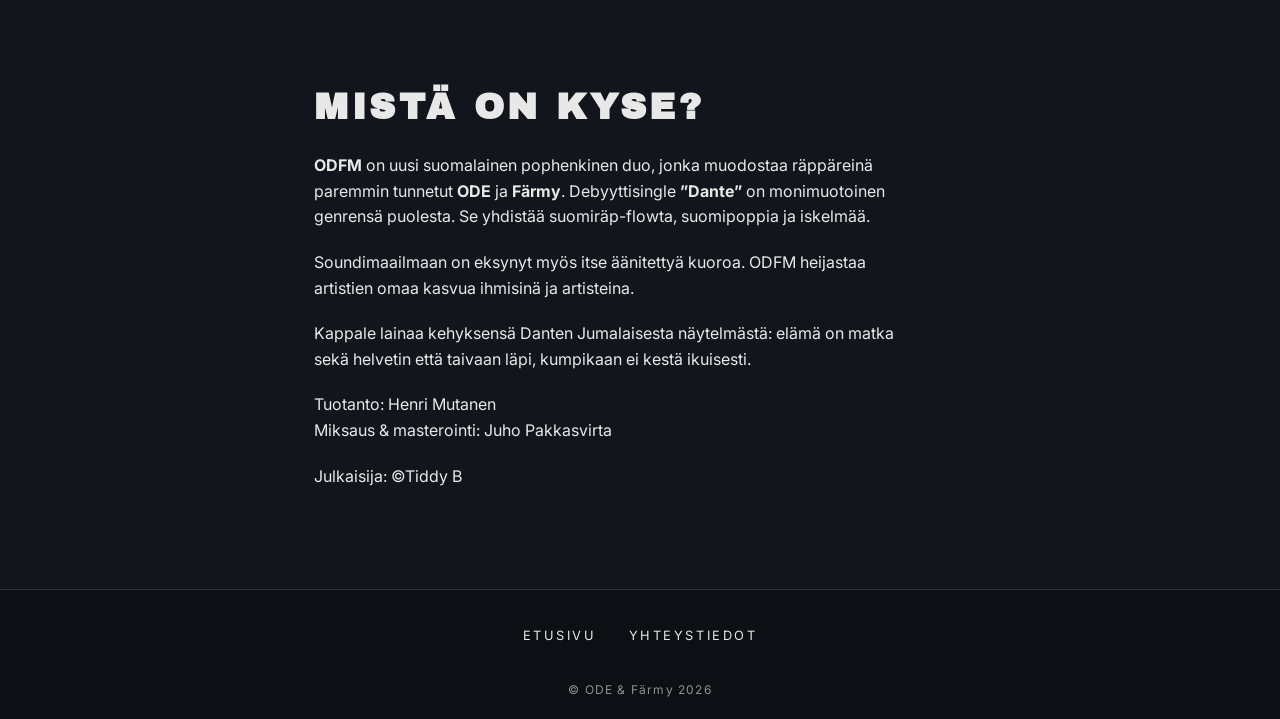
==== commit 4ef0c991: "loppusäätöä" ====
--- a/index.html
+++ b/index.html
@@ -46,7 +46,7 @@
     <main id="sisalto">
         <section class="soitin" aria-labelledby="soitin-otsikko">
             <h2 id="soitin-otsikko" class="vain-ruudunlukijalle">Kuuntele:</h2>
-            <iframe class="spotify-upotus" src="https://open.spotify.com/track/2bUseeFwVu57CODQGPQML7?si=9de6be7a02724222"
+            <iframe class="spotify-upotus" src="https://open.spotify.com/embed/track/2bUseeFwVu57CODQGPQML7?utm_source=generator&theme=0"
                 height="352" title="Kuuntele ODFM - Dante Spotify-soittimesta" loading="lazy"
                 allow="autoplay; clipboard-write; encrypted-media; fullscreen; picture-in-picture"
                 allowfullscreen></iframe>
@@ -66,7 +66,7 @@
             <p>Kappale lainaa kehyksensä Danten Jumalaisesta näytelmästä: elämä on matka sekä helvetin että taivaan
                 läpi, kumpikaan ei kestä ikuisesti.</p>
             <p>Tuotanto: Henri Mutanen<br>Miksaus &amp; masterointi: Juho Pakkasvirta</p>
-            <p>Julkaisija: Katutaso-äänite</p>
+            <p>Julkaisija: &copy;Tiddy B</p>
         </section>
     </main>
 
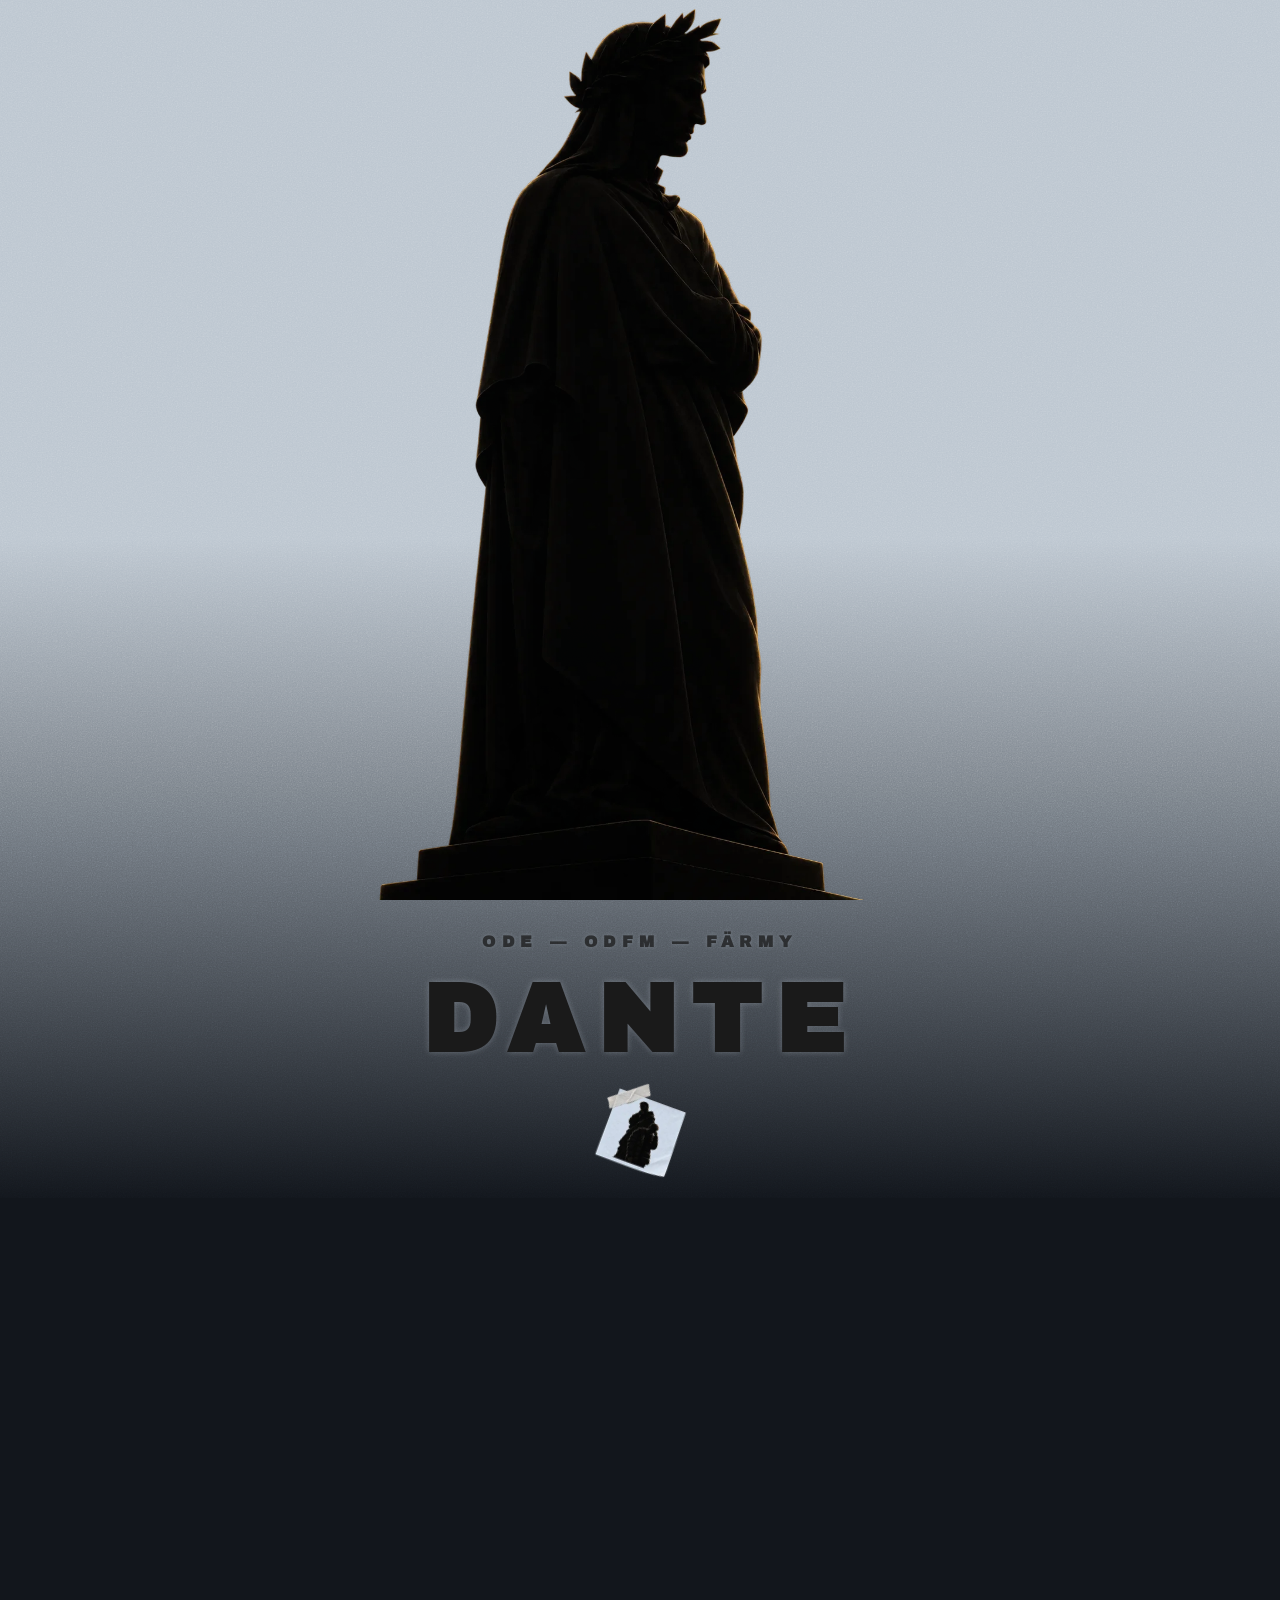
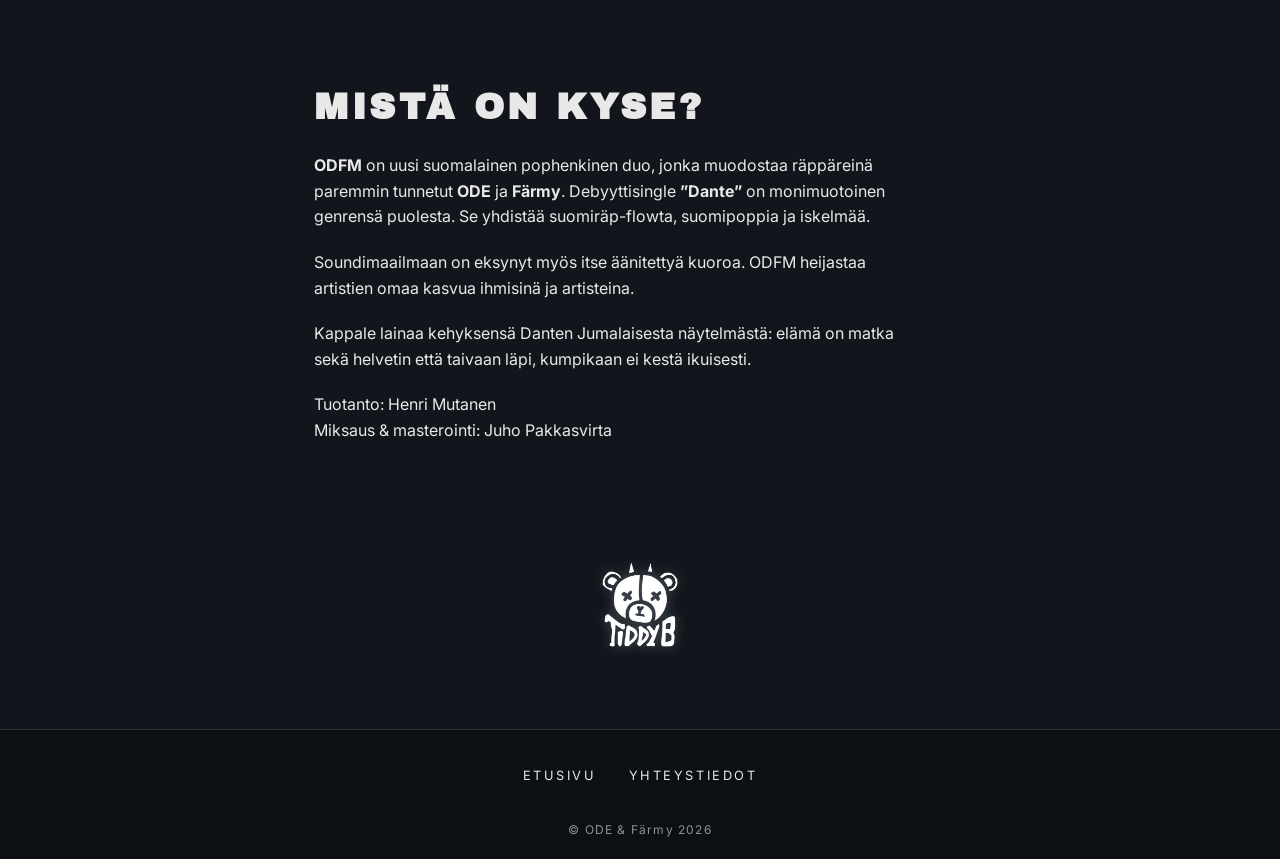
==== commit 0bbeb499: "melkeen siellä" ====
--- a/index.html
+++ b/index.html
@@ -15,7 +15,8 @@
     <link rel="canonical" href="https://odfm.fi/">
     <meta property="og:title" content="ODE &amp; Färmy - ODFM - Dante">
     <meta property="og:image" content="https://odfm.fi/images/odfm-og.jpg">
-    <meta property="og:image:alt" content="Patsaan tumma siluetti turkoosia taivasta vasten, yläpuolella teksti ODFM DANTE">
+    <meta property="og:image:alt"
+        content="Patsaan tumma siluetti turkoosia taivasta vasten, yläpuolella teksti ODFM DANTE">
     <meta property="og:url" content="https://odfm.fi/">
     <meta property="og:type" content="website">
     <meta property="og:locale" content="fi_FI">
@@ -46,7 +47,8 @@
     <main id="sisalto">
         <section class="soitin" aria-labelledby="soitin-otsikko">
             <h2 id="soitin-otsikko" class="vain-ruudunlukijalle">Kuuntele:</h2>
-            <iframe class="spotify-upotus" src="https://open.spotify.com/embed/track/2bUseeFwVu57CODQGPQML7?utm_source=generator&theme=0"
+            <iframe class="spotify-upotus"
+                src="https://open.spotify.com/embed/track/2bUseeFwVu57CODQGPQML7?utm_source=generator&theme=0"
                 height="352" title="Kuuntele ODFM - Dante Spotify-soittimesta" loading="lazy"
                 allow="autoplay; clipboard-write; encrypted-media; fullscreen; picture-in-picture"
                 allowfullscreen></iframe>
@@ -59,14 +61,19 @@
 
                 Debyyttisingle <strong>”Dante”</strong> on monimuotoinen genrensä puolesta. Se yhdistää suomiräp-flowta,
                 suomipoppia ja
-                iskelmää.</p><p> Soundimaailmaan on eksynyt myös itse äänitettyä kuoroa. ODFM heijastaa artistien omaa
+                iskelmää.
+            </p>
+            <p> Soundimaailmaan on eksynyt myös itse äänitettyä kuoroa. ODFM heijastaa artistien omaa
                 kasvua
                 ihmisinä ja artisteina.</p>
 
             <p>Kappale lainaa kehyksensä Danten Jumalaisesta näytelmästä: elämä on matka sekä helvetin että taivaan
                 läpi, kumpikaan ei kestä ikuisesti.</p>
             <p>Tuotanto: Henri Mutanen<br>Miksaus &amp; masterointi: Juho Pakkasvirta</p>
-            <p>Julkaisija: &copy;Tiddy B</p>
+        </section>
+        <section class="julkaisija" aria-labelledby="julkaisija-otsikko">
+            <p id="julkaisija-otsikko" class="julkaisija-otsikko"></p>
+            <img class="julkaisija-logo" src="images/tiddyb-logo.webp" alt="Tiddy B" width="600" height="673">
         </section>
     </main>
 
--- a/css/style.css
+++ b/css/style.css
@@ -191,6 +191,27 @@
 .tarina p {
     margin: 0 0 1.25rem;
     max-width: 60ch;
+}
+
+.julkaisija {
+    display: flex;
+    flex-direction: column;
+    align-items: center;
+    gap: 1rem;
+    padding: 0 1.5rem 5rem;
+}
+
+.julkaisija-otsikko {
+    margin: 0;
+    font-size: 0.75rem;
+    letter-spacing: 0.2em;
+    text-transform: uppercase;
+    color: rgba(232, 232, 232, 0.6);
+}
+
+.julkaisija-logo {
+    width: 80px;
+    filter: drop-shadow(0 0 6px rgba(188, 198, 208, 0.35));
 }
 
 .yhteys {
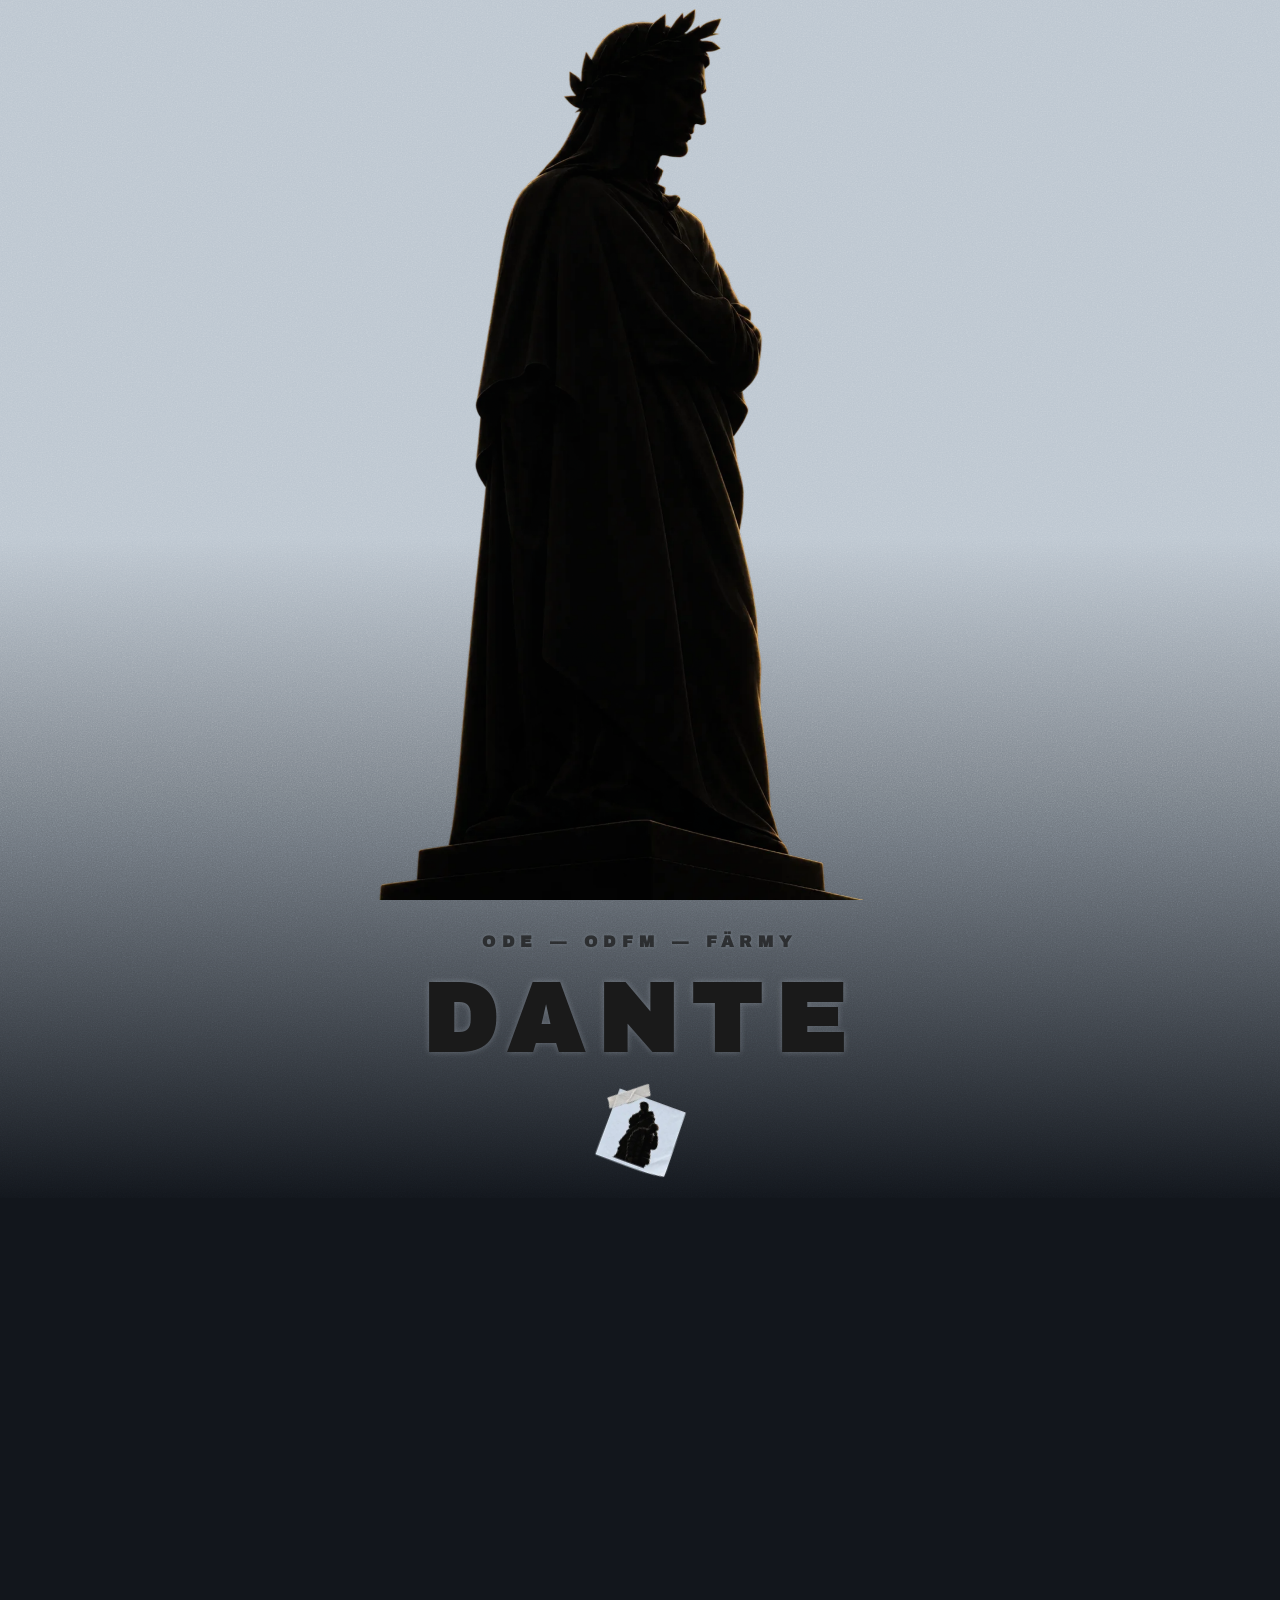
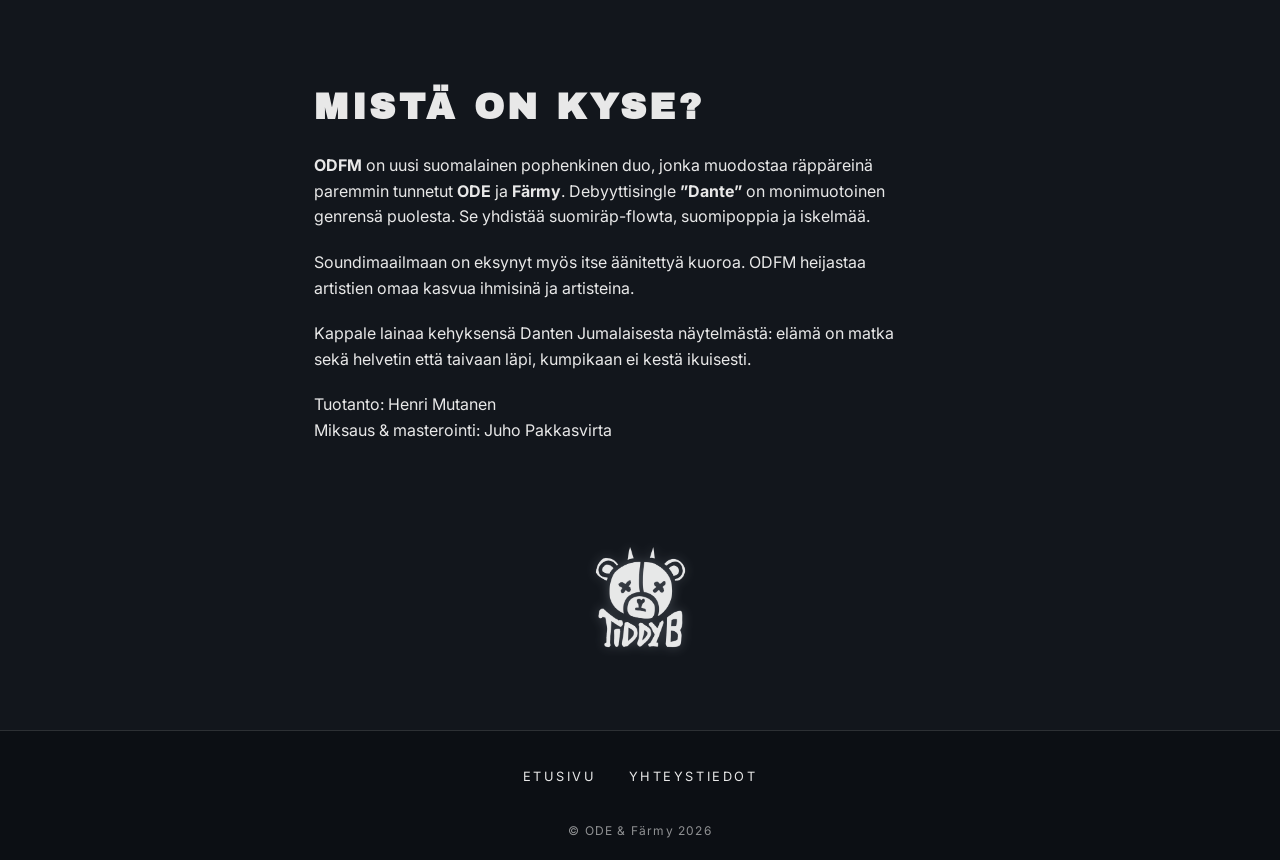
==== commit 942ca1e1: "logo alas" ====
--- a/index.html
+++ b/index.html
@@ -71,9 +71,9 @@
                 läpi, kumpikaan ei kestä ikuisesti.</p>
             <p>Tuotanto: Henri Mutanen<br>Miksaus &amp; masterointi: Juho Pakkasvirta</p>
         </section>
-        <section class="julkaisija" aria-labelledby="julkaisija-otsikko">
-            <p id="julkaisija-otsikko" class="julkaisija-otsikko"></p>
-            <img class="julkaisija-logo" src="images/tiddyb-logo.webp" alt="Tiddy B" width="600" height="673">
+        <section class="julkaisija" aria-label="Julkaisija">
+            <img class="julkaisija-logo" src="images/tiddyb-logo.webp" alt="Julkaisija: Tiddy B" width="600"
+                height="673">
         </section>
     </main>
 
--- a/css/style.css
+++ b/css/style.css
@@ -195,22 +195,13 @@
 
 .julkaisija {
     display: flex;
-    flex-direction: column;
-    align-items: center;
-    gap: 1rem;
+    justify-content: center;
     padding: 0 1.5rem 5rem;
 }
 
-.julkaisija-otsikko {
-    margin: 0;
-    font-size: 0.75rem;
-    letter-spacing: 0.2em;
-    text-transform: uppercase;
-    color: rgba(232, 232, 232, 0.6);
-}
-
 .julkaisija-logo {
-    width: 80px;
+    width: 95px;
+    opacity: 0.9;
     filter: drop-shadow(0 0 6px rgba(188, 198, 208, 0.35));
 }
 
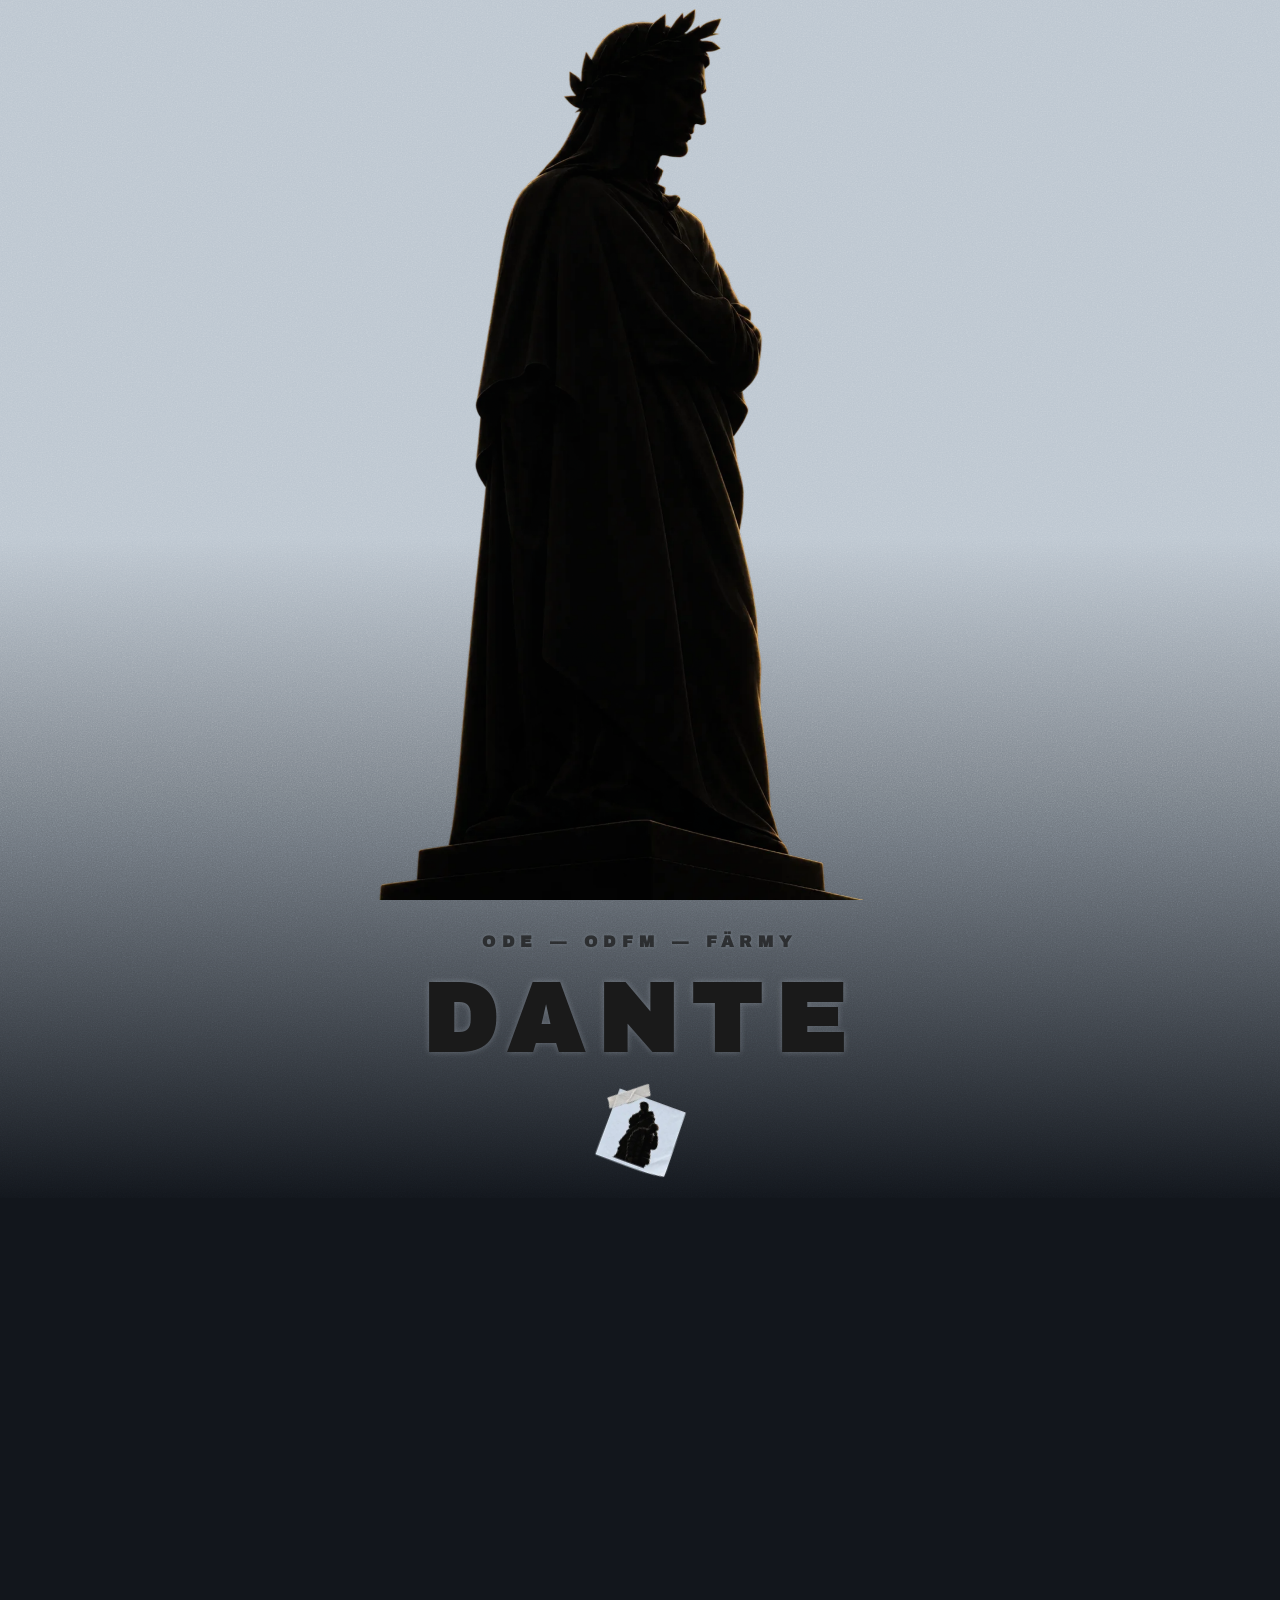
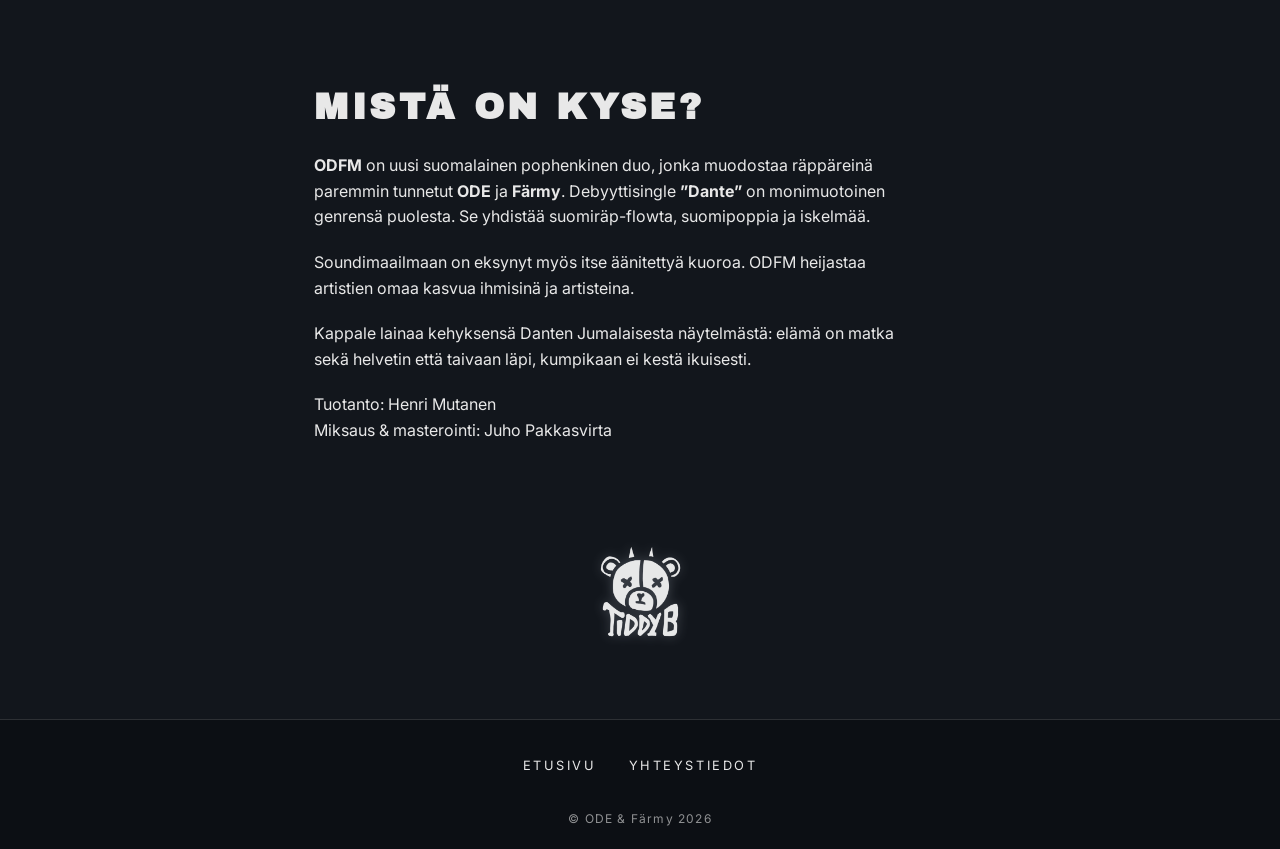
==== commit c3ff5c69: "logo-animaatio" ====
--- a/index.html
+++ b/index.html
@@ -72,8 +72,10 @@
             <p>Tuotanto: Henri Mutanen<br>Miksaus &amp; masterointi: Juho Pakkasvirta</p>
         </section>
         <section class="julkaisija" aria-label="Julkaisija">
-            <img class="julkaisija-logo" src="images/tiddyb-logo.webp" alt="Julkaisija: Tiddy B" width="600"
-                height="673">
+            <a href="https://www.instagram.com/tidibii/">
+                <img class="julkaisija-logo" src="images/tiddyb-logo.webp" alt="Julkaisija Tiddy B Instagramissa"
+                    width="600" height="673">
+            </a>
         </section>
     </main>
 
--- a/css/style.css
+++ b/css/style.css
@@ -64,6 +64,20 @@
 .ohita-linkki:focus {
     top: 1rem;
     left: 1rem;
+}
+
+.palaa {
+    position: fixed;
+    top: 1rem;
+    left: 1rem;
+    z-index: 60;
+    padding: 0.4rem 1rem;
+    background: var(--vari-tumma);
+    color: var(--vari-teksti-tumma);
+    font-size: 0.8rem;
+    letter-spacing: 0.1em;
+    text-transform: uppercase;
+    text-decoration: none;
 }
 
 .hero {
@@ -200,9 +214,17 @@
 }
 
 .julkaisija-logo {
-    width: 95px;
+    width: 85px;
     opacity: 0.9;
     filter: drop-shadow(0 0 6px rgba(188, 198, 208, 0.35));
+    transition: scale 0.4s, opacity 0.4s, filter 0.4s;
+}
+
+.julkaisija a:hover .julkaisija-logo,
+.julkaisija a:focus-visible .julkaisija-logo {
+    scale: 1.08;
+    opacity: 1;
+    filter: drop-shadow(0 0 12px rgba(188, 198, 208, 0.4));
 }
 
 .yhteys {
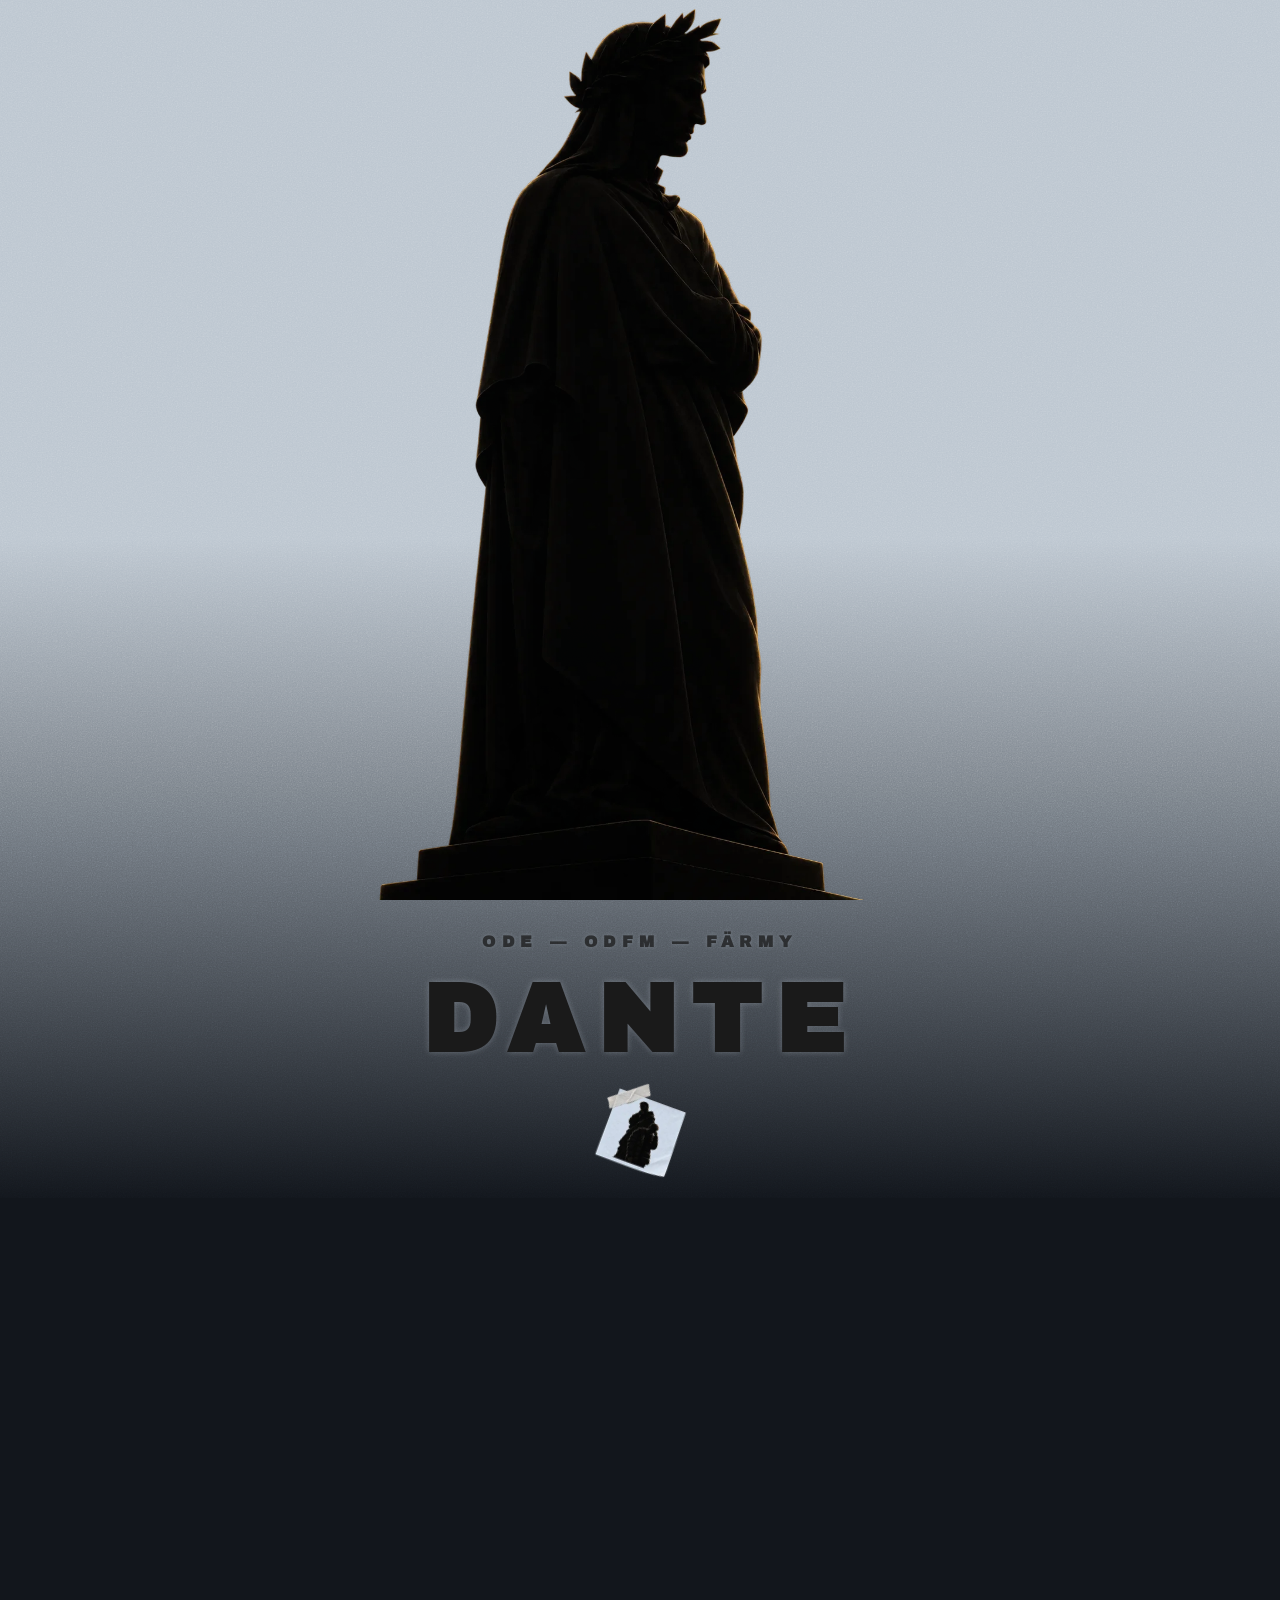
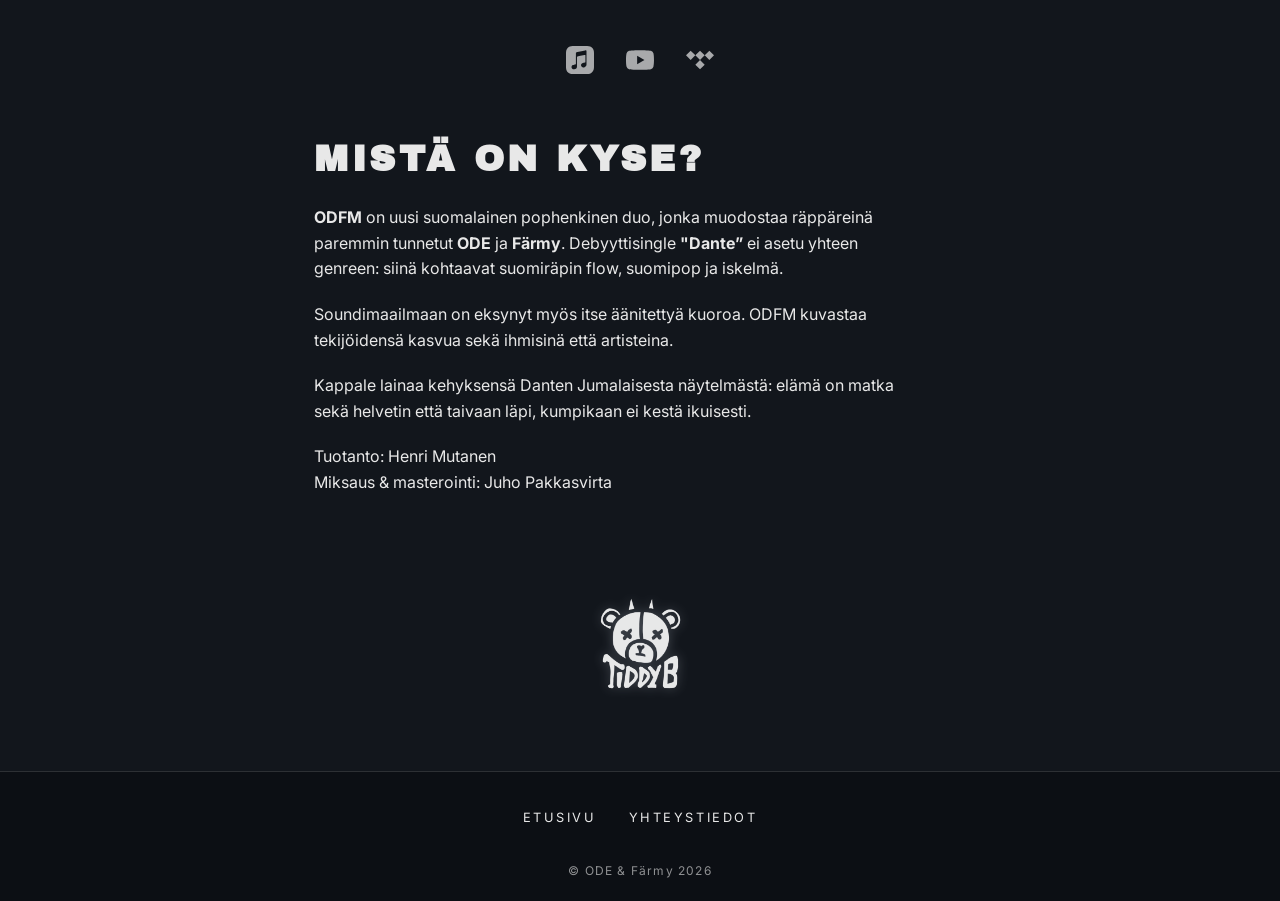
==== commit ee8e88fe: "linkit muihin striimauspalveluihin" ====
--- a/index.html
+++ b/index.html
@@ -52,6 +52,14 @@
                 height="352" title="Kuuntele ODFM - Dante Spotify-soittimesta" loading="lazy"
                 allow="autoplay; clipboard-write; encrypted-media; fullscreen; picture-in-picture"
                 allowfullscreen></iframe>
+                <ul class="palvelut" aria-label="Kuuntele myös">
+                    <li><a href="https://music.apple.com/fi/song/dante/6817399229"><img src="images/ikoni-apple-music.svg"
+                                alt="Apple Music" width="28" height="28"></a></li>
+                    <li><a href="https://youtu.be/yaBcnbOG4vM"><img src="images/ikoni-youtube.svg" alt="YouTube" width="28"
+                                height="28"></a></li>
+                    <li><a href="https://tidal.com/track/565443061"><img src="images/ikoni-tidal.svg" alt="Tidal" width="28"
+                                height="28"></a></li>
+                </ul>
         </section>
 
         <section class="tarina" aria-labelledby="tarina-otsikko">
@@ -59,13 +67,11 @@
             <p><strong>ODFM</strong> on uusi suomalainen pophenkinen duo, jonka muodostaa räppäreinä paremmin tunnetut
                 <strong>ODE</strong> ja <strong>Färmy</strong>.
 
-                Debyyttisingle <strong>”Dante”</strong> on monimuotoinen genrensä puolesta. Se yhdistää suomiräp-flowta,
-                suomipoppia ja
-                iskelmää.
+                Debyyttisingle <strong>"Dante”</strong> ei asetu yhteen genreen: siinä kohtaavat suomiräpin flow,
+                suomipop ja iskelmä.
             </p>
-            <p> Soundimaailmaan on eksynyt myös itse äänitettyä kuoroa. ODFM heijastaa artistien omaa
-                kasvua
-                ihmisinä ja artisteina.</p>
+            <p> Soundimaailmaan on eksynyt myös itse äänitettyä kuoroa. ODFM kuvastaa tekijöidensä kasvua sekä ihmisinä
+                että artisteina.</p>
 
             <p>Kappale lainaa kehyksensä Danten Jumalaisesta näytelmästä: elämä on matka sekä helvetin että taivaan
                 läpi, kumpikaan ei kestä ikuisesti.</p>
--- a/css/style.css
+++ b/css/style.css
@@ -185,6 +185,27 @@
     width: 100%;
     border: 0;
     border-radius: 12px;
+}
+
+.palvelut {
+    display: flex;
+    justify-content: center;
+    gap: 2rem;
+    margin: 1.5rem 0 0;
+    padding: 0;
+    list-style: none;
+}
+
+.palvelut img {
+    width: 28px;
+    opacity: 0.7;
+    transition: opacity 0.3s, scale 0.3s;
+}
+
+.palvelut a:hover img,
+.palvelut a:focus-visible img {
+    opacity: 1;
+    scale: 1.1;
 }
 
 .tarina {
